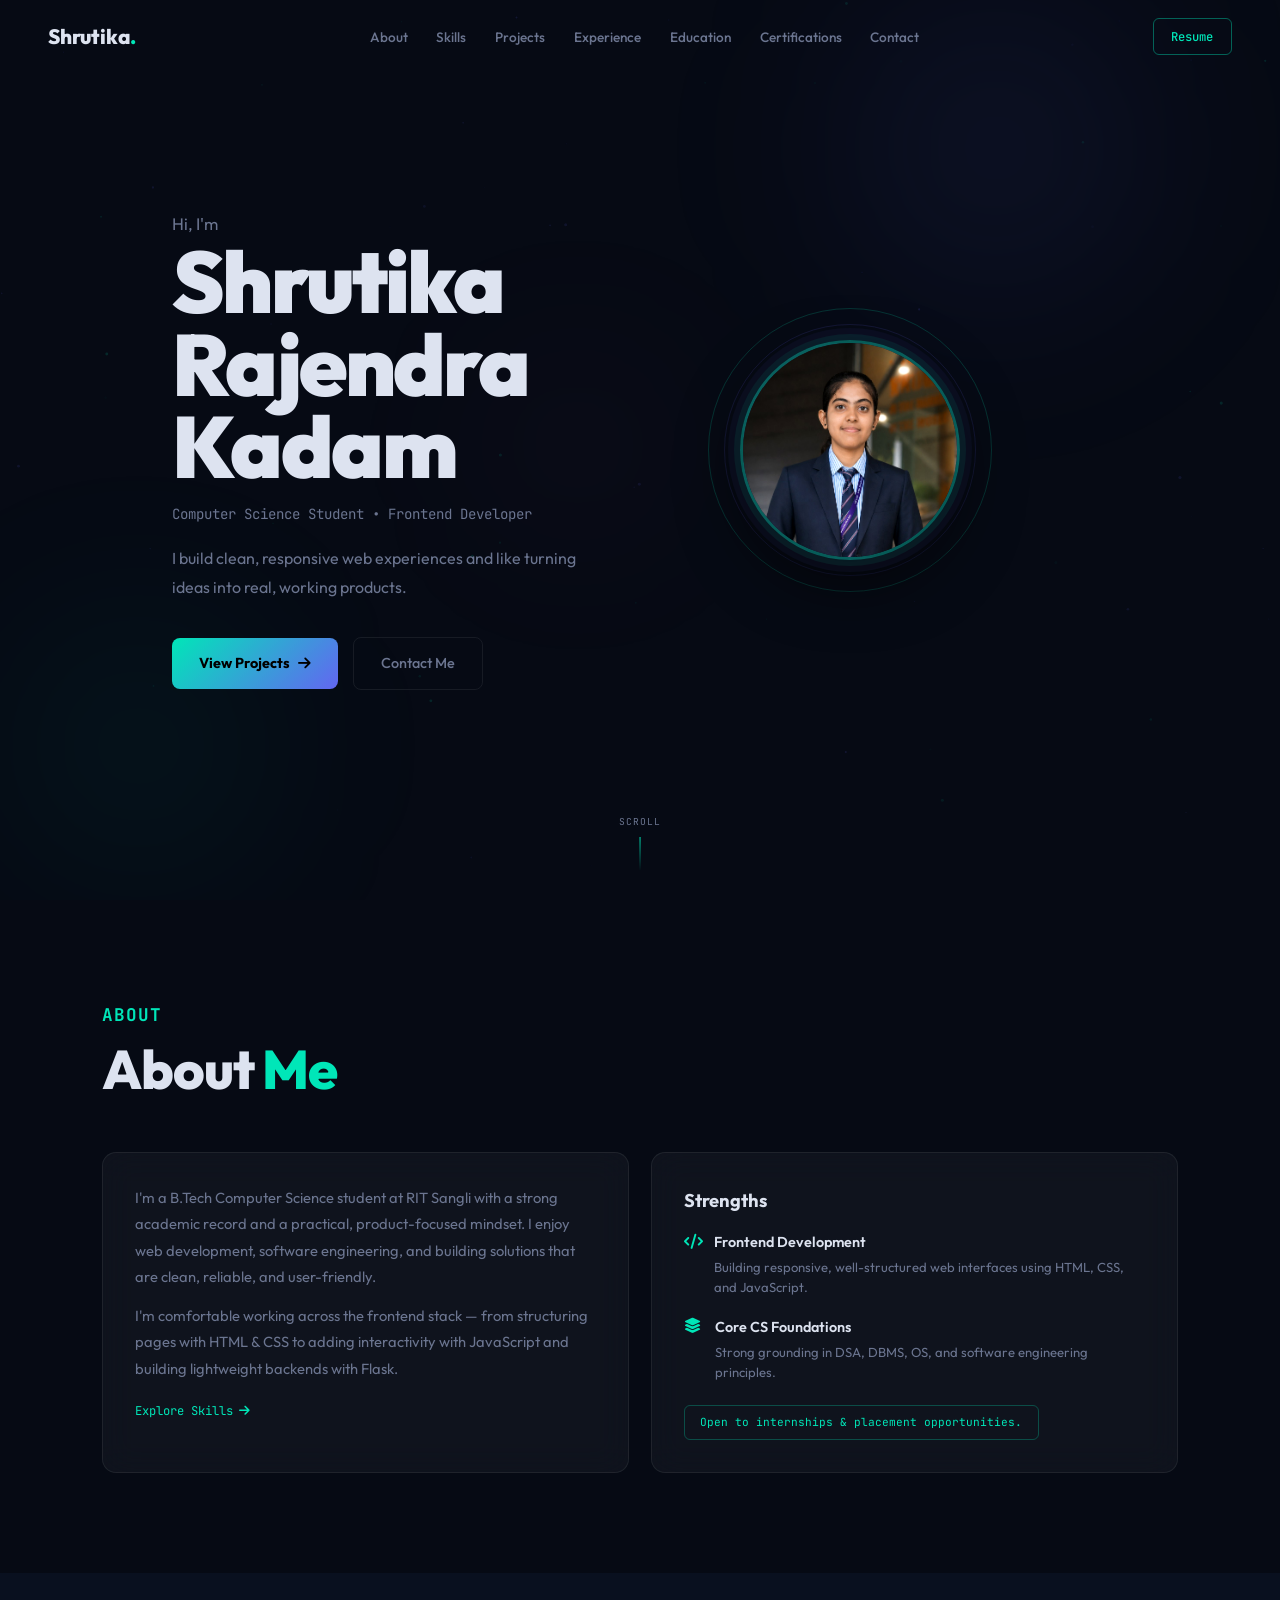
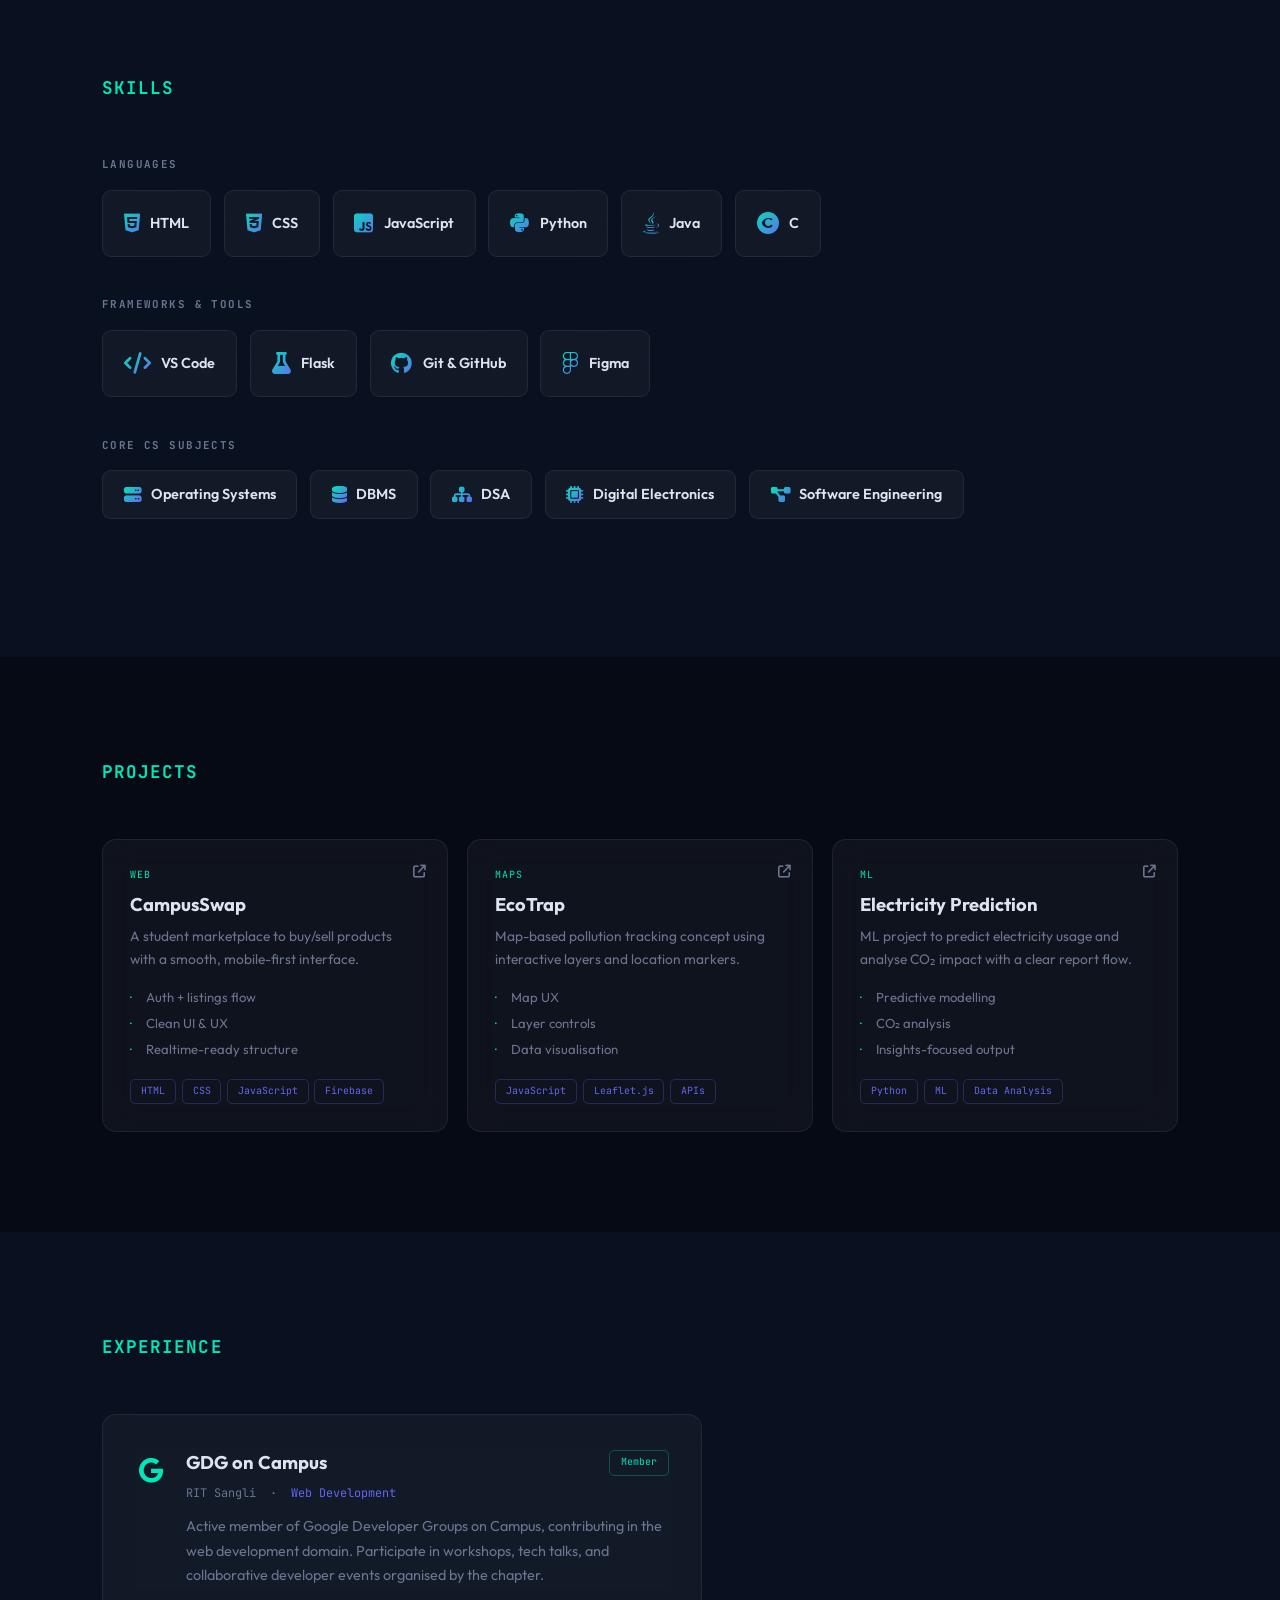
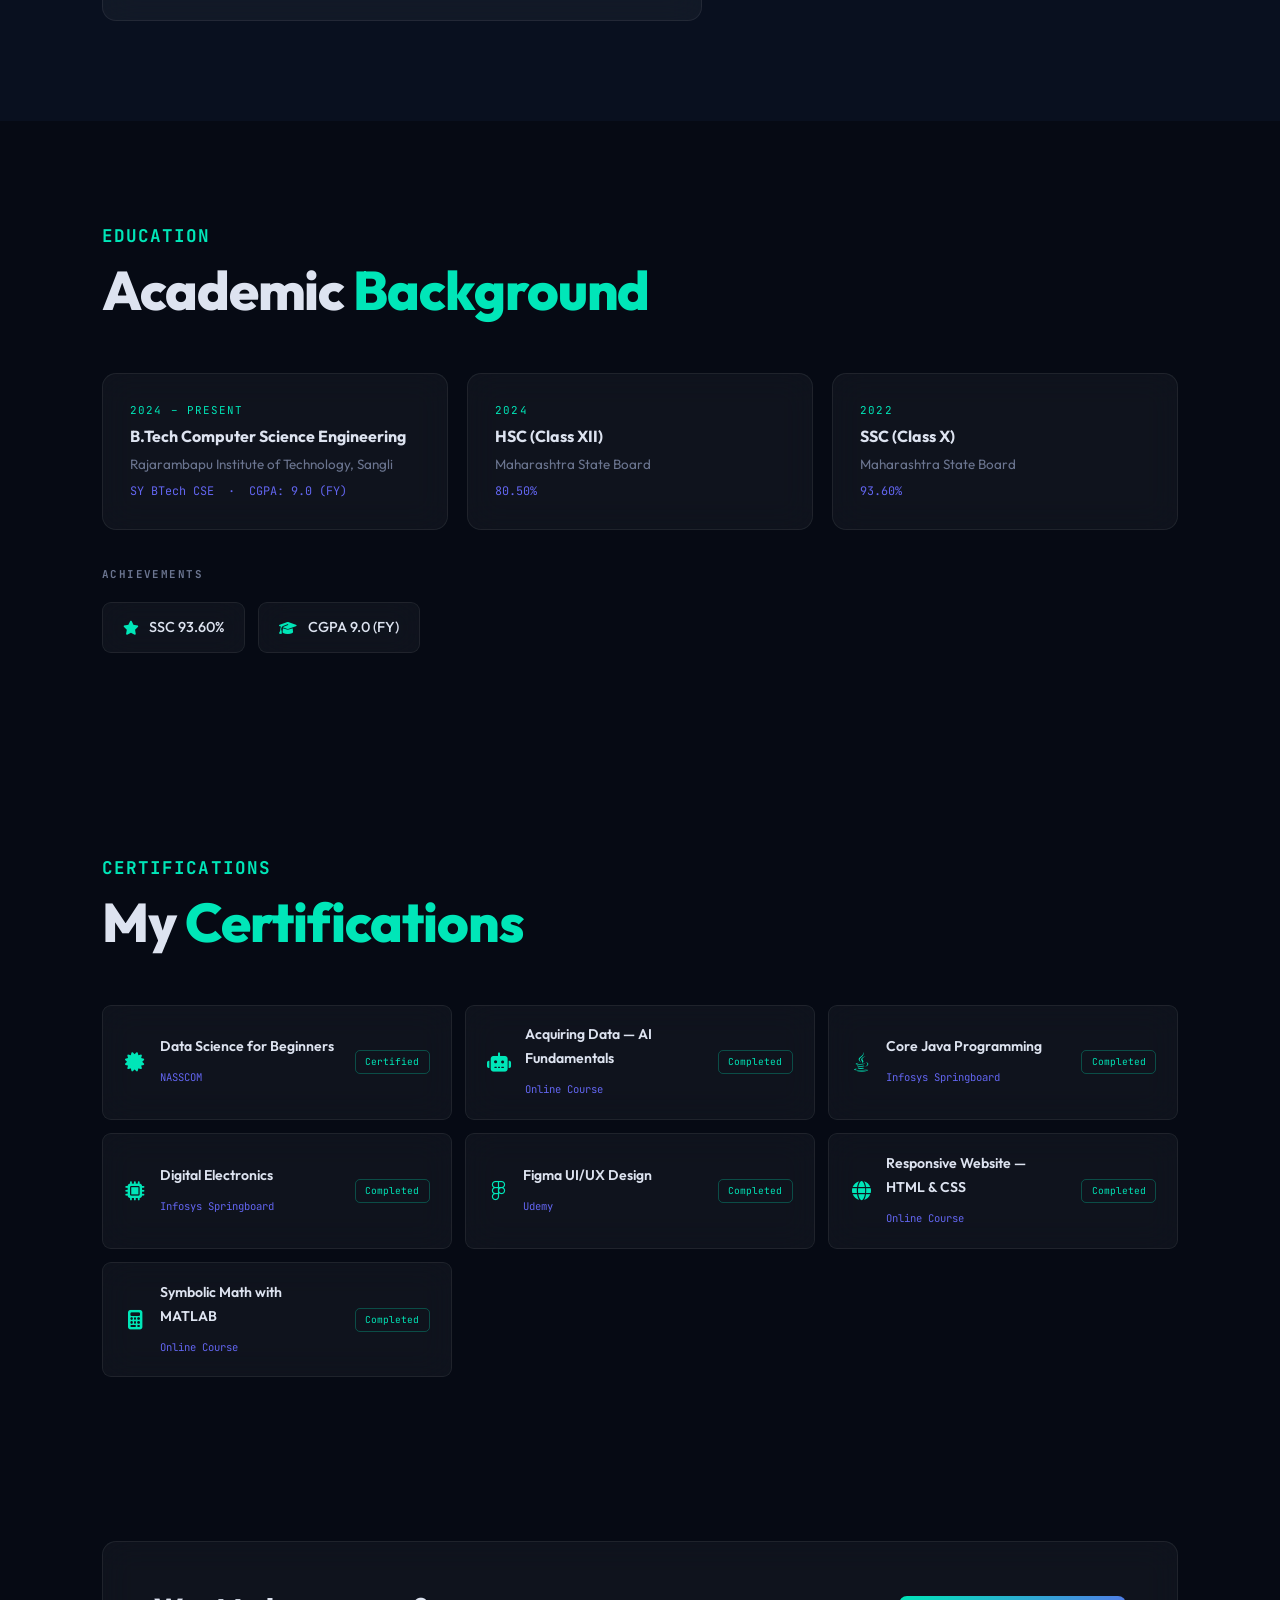
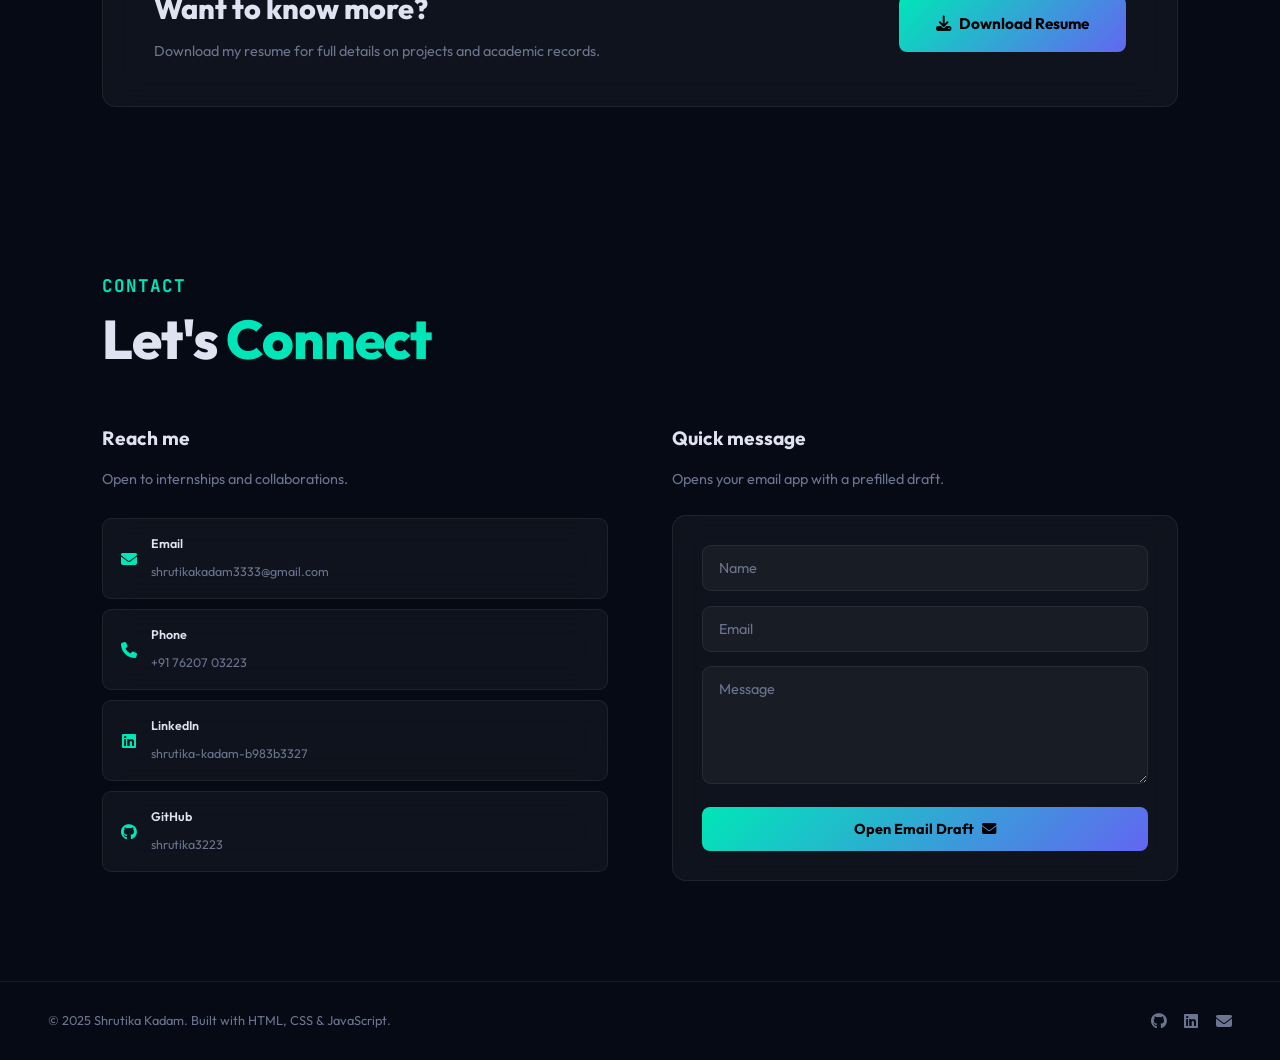
==== index.html @ 80986659 "Fix file structure for GitHub Pages" ====
<!DOCTYPE html>
<html lang="en">
<head>
  <meta charset="UTF-8" />
  <meta name="viewport" content="width=device-width, initial-scale=1.0"/>
  <title>Shrutika Kadam | Portfolio</title>
  <link rel="stylesheet" href="css/style.css" />
  <link rel="preconnect" href="https://fonts.googleapis.com">
  <link href="https://fonts.googleapis.com/css2?family=Outfit:wght@300;400;500;600;700;800;900&family=JetBrains+Mono:wght@400;500;700&display=swap" rel="stylesheet">
  <link rel="stylesheet" href="https://cdnjs.cloudflare.com/ajax/libs/font-awesome/6.5.0/css/all.min.css"/>
</head>
<body>

  <canvas id="particles"></canvas>

  <!-- Navbar -->
  <nav class="navbar" id="navbar">
    <div class="nav-logo">Shrutika<span class="dot">.</span></div>
    <ul class="nav-links">
      <li><a href="#about">About</a></li>
      <li><a href="#skills">Skills</a></li>
      <li><a href="#projects">Projects</a></li>
      <li><a href="#experience">Experience</a></li>
      <li><a href="#education">Education</a></li>
      <li><a href="#certifications">Certifications</a></li>
      <li><a href="#contact">Contact</a></li>
    </ul>
    <a href="assets/resume.pdf" download class="nav-cta">Resume</a>
    <button class="hamburger" id="hamburger"><i class="fas fa-bars"></i></button>
  </nav>

  <div class="mobile-menu" id="mobileMenu">
    <button class="mobile-close" onclick="closeMobile()"><i class="fas fa-times"></i></button>
    <ul>
      <li><a href="#about" onclick="closeMobile()">About</a></li>
      <li><a href="#skills" onclick="closeMobile()">Skills</a></li>
      <li><a href="#projects" onclick="closeMobile()">Projects</a></li>
      <li><a href="#experience" onclick="closeMobile()">Experience</a></li>
      <li><a href="#education" onclick="closeMobile()">Education</a></li>
      <li><a href="#certifications" onclick="closeMobile()">Certifications</a></li>
      <li><a href="#contact" onclick="closeMobile()">Contact</a></li>
    </ul>
  </div>

  <!-- ===== HERO ===== -->
  <section class="hero-section" id="home">
    <div class="hero-orb orb1"></div>
    <div class="hero-orb orb2"></div>
    <div class="hero-orb orb3"></div>
    <div class="hero">

    <div class="hero-content">
      <p class="hero-hi">Hi, I'm</p>
      <h1 class="hero-name">Shrutika Rajendra<br>Kadam</h1>
      <p class="hero-subtitle">Computer Science Student &bull; Frontend Developer</p>
      <p class="hero-desc">I build clean, responsive web experiences and like turning ideas into real, working products.</p>
      <div class="hero-actions">
        <a href="#projects" class="btn-primary">View Projects <i class="fas fa-arrow-right"></i></a>
        <a href="#contact" class="btn-ghost">Contact Me</a>
      </div>
    </div>

    <!-- Profile photo replacing the SVG illustration -->
    <div class="hero-visual">
      <div class="profile-photo-wrap">
        <div class="photo-bg-ring ring-outer"></div>
        <div class="photo-bg-ring ring-inner"></div>
        <div class="photo-container">
          <img src="assets/profile.png" alt="Shrutika Kadam" class="profile-photo" />
        </div>
        <div class="photo-badge badge-html"><i class="fab fa-html5"></i> HTML/CSS</div>
        <div class="photo-badge badge-js"><i class="fab fa-js-square"></i> JavaScript</div>
        <div class="photo-badge badge-py"><i class="fab fa-python"></i> Python</div>
      </div>
    </div>

    </div>
    <a href="#about" class="scroll-indicator">
      <span>Scroll</span>
      <div class="scroll-line"></div>
    </a>
  </section>

  <!-- ===== ABOUT ===== -->
  <section class="about section" id="about">
    <div class="container">
      <div class="section-header">
        <span class="section-tag">About</span>
        <h2>About <span class="accent">Me</span></h2>
      </div>
      <div class="about-grid">
        <div class="about-card glass reveal">
          <p>I'm a B.Tech Computer Science student at RIT Sangli with a strong academic record and a practical, product-focused mindset. I enjoy web development, software engineering, and building solutions that are clean, reliable, and user-friendly.</p>
          <p>I'm comfortable working across the frontend stack — from structuring pages with HTML &amp; CSS to adding interactivity with JavaScript and building lightweight backends with Flask.</p>
          <a href="#skills" class="inline-link">Explore Skills <i class="fas fa-arrow-right"></i></a>
        </div>
        <div class="about-card glass reveal">
          <h3>Strengths</h3>
          <div class="strengths-list">
            <div class="strength-item">
              <i class="fas fa-code"></i>
              <div>
                <strong>Frontend Development</strong>
                <p>Building responsive, well-structured web interfaces using HTML, CSS, and JavaScript.</p>
              </div>
            </div>
            <div class="strength-item">
              <i class="fas fa-layer-group"></i>
              <div>
                <strong>Core CS Foundations</strong>
                <p>Strong grounding in DSA, DBMS, OS, and software engineering principles.</p>
              </div>
            </div>
          </div>
          <div class="open-badge">Open to internships &amp; placement opportunities.</div>
        </div>
      </div>
    </div>
  </section>

  <!-- ===== SKILLS ===== -->
  <section class="skills section" id="skills">
    <div class="container">
      <div class="section-header">
        <span class="section-tag">Skills</span>
      </div>

      <div class="skills-category reveal">
        <h4 class="skills-cat-label">Languages</h4>
        <div class="skills-grid">
          <div class="skill-card glass"><div class="skill-icon"><i class="fab fa-html5"></i></div><h5>HTML</h5></div>
          <div class="skill-card glass"><div class="skill-icon"><i class="fab fa-css3-alt"></i></div><h5>CSS</h5></div>
          <div class="skill-card glass"><div class="skill-icon"><i class="fab fa-js-square"></i></div><h5>JavaScript</h5></div>
          <div class="skill-card glass"><div class="skill-icon"><i class="fab fa-python"></i></div><h5>Python</h5></div>
          <div class="skill-card glass"><div class="skill-icon"><i class="fab fa-java"></i></div><h5>Java</h5></div>
          <div class="skill-card glass"><div class="skill-icon"><i class="fas fa-copyright"></i></div><h5>C</h5></div>
        </div>
      </div>

      <div class="skills-category reveal">
        <h4 class="skills-cat-label">Frameworks &amp; Tools</h4>
        <div class="skills-grid">
          <div class="skill-card glass"><div class="skill-icon"><i class="fas fa-code"></i></div><h5>VS Code</h5></div>
          <div class="skill-card glass"><div class="skill-icon"><i class="fas fa-flask"></i></div><h5>Flask</h5></div>
          <div class="skill-card glass"><div class="skill-icon"><i class="fab fa-github"></i></div><h5>Git &amp; GitHub</h5></div>
          <div class="skill-card glass"><div class="skill-icon"><i class="fab fa-figma"></i></div><h5>Figma</h5></div>
        </div>
      </div>

      <div class="skills-category reveal">
        <h4 class="skills-cat-label">Core CS Subjects</h4>
        <div class="subject-chips-row">
          <span><i class="fas fa-server"></i>Operating Systems</span>
          <span><i class="fas fa-database"></i>DBMS</span>
          <span><i class="fas fa-sitemap"></i>DSA</span>
          <span><i class="fas fa-microchip"></i>Digital Electronics</span>
          <span><i class="fas fa-diagram-project"></i>Software Engineering</span>
        </div>
      </div>
    </div>
  </section>

  <!-- ===== PROJECTS ===== -->
  <section class="projects section" id="projects">
    <div class="container">
      <div class="section-header">
        <span class="section-tag">Projects</span>
      </div>
      <div class="projects-grid">

        <div class="project-card glass reveal" onclick="openModal('modal4')">
          <div class="project-tag-label">Web</div>
          <h3>CampusSwap</h3>
          <p>A student marketplace to buy/sell products with a smooth, mobile-first interface.</p>
          <ul class="proj-features">
            <li>Auth + listings flow</li>
            <li>Clean UI &amp; UX</li>
            <li>Realtime-ready structure</li>
          </ul>
          <div class="tech-row"><span>HTML</span><span>CSS</span><span>JavaScript</span><span>Firebase</span></div>
          <div class="project-arrow"><i class="fas fa-arrow-up-right-from-square"></i></div>
        </div>

        <div class="project-card glass reveal" onclick="openModal('modal1')">
          <div class="project-tag-label">Maps</div>
          <h3>EcoTrap</h3>
          <p>Map-based pollution tracking concept using interactive layers and location markers.</p>
          <ul class="proj-features">
            <li>Map UX</li>
            <li>Layer controls</li>
            <li>Data visualisation</li>
          </ul>
          <div class="tech-row"><span>JavaScript</span><span>Leaflet.js</span><span>APIs</span></div>
          <div class="project-arrow"><i class="fas fa-arrow-up-right-from-square"></i></div>
        </div>

        <div class="project-card glass reveal" onclick="openModal('modal5')">
          <div class="project-tag-label">ML</div>
          <h3>Electricity Prediction</h3>
          <p>ML project to predict electricity usage and analyse CO₂ impact with a clear report flow.</p>
          <ul class="proj-features">
            <li>Predictive modelling</li>
            <li>CO₂ analysis</li>
            <li>Insights-focused output</li>
          </ul>
          <div class="tech-row"><span>Python</span><span>ML</span><span>Data Analysis</span></div>
          <div class="project-arrow"><i class="fas fa-arrow-up-right-from-square"></i></div>
        </div>

      </div>
    </div>
  </section>

  <!-- ===== EXPERIENCE ===== -->
  <section class="experience section" id="experience">
    <div class="container">
      <div class="section-header">
        <span class="section-tag">Experience</span>
      </div>
      <div class="exp-grid exp-single">
        <div class="exp-card glass reveal">
          <div class="exp-icon"><i class="fab fa-google"></i></div>
          <div class="exp-body">
            <div class="exp-top">
              <h3>GDG on Campus</h3>
              <span class="exp-badge">Member</span>
            </div>
            <p class="exp-org">RIT Sangli &nbsp;·&nbsp; <span class="exp-domain">Web Development</span></p>
            <p class="exp-desc">Active member of Google Developer Groups on Campus, contributing in the web development domain. Participate in workshops, tech talks, and collaborative developer events organised by the chapter.</p>
          </div>
        </div>
      </div>
    </div>
  </section>

  <!-- ===== EDUCATION ===== -->
  <section class="education section" id="education">
    <div class="container">
      <div class="section-header">
        <span class="section-tag">Education</span>
        <h2>Academic <span class="accent">Background</span></h2>
      </div>
      <div class="edu-grid">
        <div class="edu-card glass reveal">
          <div class="edu-year">2024 – Present</div>
          <h3>B.Tech Computer Science Engineering</h3>
          <p class="edu-org">Rajarambapu Institute of Technology, Sangli</p>
          <p class="edu-detail">SY BTech CSE &nbsp;·&nbsp; CGPA: 9.0 (FY)</p>
        </div>
        <div class="edu-card glass reveal">
          <div class="edu-year">2024</div>
          <h3>HSC (Class XII)</h3>
          <p class="edu-org">Maharashtra State Board</p>
          <p class="edu-detail">80.50%</p>
        </div>
        <div class="edu-card glass reveal">
          <div class="edu-year">2022</div>
          <h3>SSC (Class X)</h3>
          <p class="edu-org">Maharashtra State Board</p>
          <p class="edu-detail">93.60%</p>
        </div>
      </div>
      <div class="achievements-block reveal">
        <h4 class="skills-cat-label" style="margin-bottom:1.2rem;">Achievements</h4>
        <div class="ach-grid">
          <div class="ach-item glass"><i class="fas fa-star"></i><span>SSC 93.60%</span></div>
          <div class="ach-item glass"><i class="fas fa-graduation-cap"></i><span>CGPA 9.0 (FY)</span></div>
        </div>
      </div>
    </div>
  </section>

  <!-- ===== CERTIFICATIONS ===== -->
  <section class="certs section" id="certifications">
    <div class="container">
      <div class="section-header">
        <span class="section-tag">Certifications</span>
        <h2>My <span class="accent">Certifications</span></h2>
      </div>
      <div class="certs-grid">
        <div class="cert-card glass reveal"><div class="cert-icon"><i class="fas fa-certificate"></i></div><div class="cert-info"><h4>Data Science for Beginners</h4><span class="cert-issuer">NASSCOM</span></div><div class="cert-badge">Certified</div></div>
        <div class="cert-card glass reveal"><div class="cert-icon"><i class="fas fa-robot"></i></div><div class="cert-info"><h4>Acquiring Data — AI Fundamentals</h4><span class="cert-issuer">Online Course</span></div><div class="cert-badge">Completed</div></div>
        <div class="cert-card glass reveal"><div class="cert-icon"><i class="fab fa-java"></i></div><div class="cert-info"><h4>Core Java Programming</h4><span class="cert-issuer">Infosys Springboard</span></div><div class="cert-badge">Completed</div></div>
        <div class="cert-card glass reveal"><div class="cert-icon"><i class="fas fa-microchip"></i></div><div class="cert-info"><h4>Digital Electronics</h4><span class="cert-issuer">Infosys Springboard</span></div><div class="cert-badge">Completed</div></div>
        <div class="cert-card glass reveal"><div class="cert-icon"><i class="fab fa-figma"></i></div><div class="cert-info"><h4>Figma UI/UX Design</h4><span class="cert-issuer">Udemy</span></div><div class="cert-badge">Completed</div></div>
        <div class="cert-card glass reveal"><div class="cert-icon"><i class="fas fa-globe"></i></div><div class="cert-info"><h4>Responsive Website — HTML &amp; CSS</h4><span class="cert-issuer">Online Course</span></div><div class="cert-badge">Completed</div></div>
        <div class="cert-card glass reveal"><div class="cert-icon"><i class="fas fa-calculator"></i></div><div class="cert-info"><h4>Symbolic Math with MATLAB</h4><span class="cert-issuer">Online Course</span></div><div class="cert-badge">Completed</div></div>
        <div class="cert-card glass reveal"><div class="cert-icon"><i class="fas fa-laptop-code"></i></div><div class="cert-info"><h4>Software Engineering</h4><span class="cert-issuer">Infosys Springboard</span></div><div class="cert-badge">Completed</div></div>
      </div>
    </div>
  </section>

  <!-- ===== RESUME ===== -->
  <section class="resume-section section">
    <div class="container">
      <div class="resume-card glass">
        <div class="resume-text">
          <h2>Want to know more?</h2>
          <p>Download my resume for full details on projects and academic records.</p>
        </div>
        <a href="assets/resume.pdf" download class="btn-primary btn-lg"><i class="fas fa-download"></i> Download Resume</a>
      </div>
    </div>
  </section>

  <!-- ===== CONTACT ===== -->
  <section class="contact section" id="contact">
    <div class="container">
      <div class="section-header">
        <span class="section-tag">Contact</span>
        <h2>Let's <span class="accent">Connect</span></h2>
      </div>
      <div class="contact-grid">
        <div class="contact-info reveal">
          <h3>Reach me</h3>
          <p class="contact-intro">Open to internships and collaborations.</p>
          <div class="contact-links">
            <a href="mailto:shrutikakadam3333@gmail.com" class="contact-link glass">
              <i class="fas fa-envelope"></i>
              <div><strong>Email</strong><span>shrutikakadam3333@gmail.com</span></div>
            </a>
            <a href="tel:+917620703223" class="contact-link glass">
              <i class="fas fa-phone"></i>
              <div><strong>Phone</strong><span>+91 76207 03223</span></div>
            </a>
            <a href="https://www.linkedin.com/in/shrutika-kadam-b983b3327/" target="_blank" class="contact-link glass">
              <i class="fab fa-linkedin"></i>
              <div><strong>LinkedIn</strong><span>shrutika-kadam-b983b3327</span></div>
            </a>
            <a href="https://github.com/shrutika3223" target="_blank" class="contact-link glass">
              <i class="fab fa-github"></i>
              <div><strong>GitHub</strong><span>shrutika3223</span></div>
            </a>
          </div>
        </div>
        <div class="reveal">
          <h3>Quick message</h3>
          <p class="contact-intro" style="margin-bottom:1.4rem;">Opens your email app with a prefilled draft.</p>
          <form class="contact-form glass" onsubmit="handleSubmit(event)">
            <div class="form-group"><input type="text" id="cName" placeholder="Name" required /></div>
            <div class="form-group"><input type="email" id="cEmail" placeholder="Email" required /></div>
            <div class="form-group"><textarea id="cMsg" placeholder="Message" rows="5" required></textarea></div>
            <button type="submit" class="btn-primary w-full">Open Email Draft <i class="fas fa-envelope"></i></button>
          </form>
        </div>
      </div>
    </div>
  </section>

  <!-- ===== FOOTER ===== -->
  <footer class="footer">
    <div class="footer-inner">
      <p>© 2025 Shrutika Kadam. Built with HTML, CSS &amp; JavaScript.</p>
      <div class="footer-socials">
        <a href="https://github.com/shrutika3223" target="_blank"><i class="fab fa-github"></i></a>
        <a href="https://www.linkedin.com/in/shrutika-kadam-b983b3327/" target="_blank"><i class="fab fa-linkedin"></i></a>
        <a href="mailto:shrutikakadam3333@gmail.com"><i class="fas fa-envelope"></i></a>
      </div>
    </div>
  </footer>

  <!-- ===== MODALS ===== -->
  <div class="modal-overlay" id="modal1" onclick="closeModal('modal1')">
    <div class="modal glass" onclick="event.stopPropagation()">
      <button class="modal-close" onclick="closeModal('modal1')"><i class="fas fa-times"></i></button>
      <div class="modal-tag">Maps</div>
      <h2>EcoTrap</h2>
      <p>Map-based pollution tracking concept using interactive Leaflet.js layers and location markers. Colour-coded pollution levels on a geographic interface.</p>
      <div class="modal-features">
        <div><i class="fas fa-check"></i> Interactive map with custom layer controls</div>
        <div><i class="fas fa-check"></i> Pollution data visualisation</div>
        <div><i class="fas fa-check"></i> Location-based filtering and markers</div>
        <div><i class="fas fa-check"></i> Responsive UI</div>
      </div>
      <div class="tech-row"><span>JavaScript</span><span>Leaflet.js</span><span>APIs</span><span>CSS</span></div>
      <div class="modal-actions"><a href="https://github.com/shrutika3223" target="_blank" class="btn-primary"><i class="fab fa-github"></i> Repo</a></div>
    </div>
  </div>

  <div class="modal-overlay" id="modal4" onclick="closeModal('modal4')">
    <div class="modal glass" onclick="event.stopPropagation()">
      <button class="modal-close" onclick="closeModal('modal4')"><i class="fas fa-times"></i></button>
      <div class="modal-tag">Web</div>
      <h2>CampusSwap</h2>
      <p>A student marketplace platform to buy and sell products within campus. Mobile-first design with Firebase for real-time data sync and authentication.</p>
      <div class="modal-features">
        <div><i class="fas fa-check"></i> Firebase Auth + listings flow</div>
        <div><i class="fas fa-check"></i> Clean, responsive UI</div>
        <div><i class="fas fa-check"></i> Realtime-ready architecture</div>
        <div><i class="fas fa-check"></i> Search and filter functionality</div>
      </div>
      <div class="tech-row"><span>HTML</span><span>CSS</span><span>JavaScript</span><span>Firebase</span></div>
      <div class="modal-actions"><a href="https://github.com/shrutika3223" target="_blank" class="btn-primary"><i class="fab fa-github"></i> Repo</a></div>
    </div>
  </div>

  <div class="modal-overlay" id="modal5" onclick="closeModal('modal5')">
    <div class="modal glass" onclick="event.stopPropagation()">
      <button class="modal-close" onclick="closeModal('modal5')"><i class="fas fa-times"></i></button>
      <div class="modal-tag">ML</div>
      <h2>Electricity Prediction</h2>
      <p>ML project predicting electricity usage patterns and analysing CO₂ environmental impact. Structured report flow with data visualisations and insights output.</p>
      <div class="modal-features">
        <div><i class="fas fa-check"></i> Predictive modelling with regression</div>
        <div><i class="fas fa-check"></i> CO₂ impact analysis</div>
        <div><i class="fas fa-check"></i> Data visualisation charts</div>
        <div><i class="fas fa-check"></i> Insights-focused report output</div>
      </div>
      <div class="tech-row"><span>Python</span><span>ML</span><span>Data Analysis</span><span>Matplotlib</span></div>
      <div class="modal-actions"><a href="https://github.com/shrutika3223" target="_blank" class="btn-primary"><i class="fab fa-github"></i> Repo</a></div>
    </div>
  </div>

  <script src="js/main.js"></script>
</body>
</html>
---- css/style.css ----
/* ===== VARIABLES ===== */
:root {
  --bg: #060a14;
  --bg2: #09101f;
  --surface: rgba(255,255,255,0.04);
  --border: rgba(255,255,255,0.07);
  --accent: #00e6b8;
  --accent2: #6366f1;
  --text: #dde3f0;
  --text-muted: #6b7590;
  --gradient: linear-gradient(135deg, #00e6b8, #6366f1);
  --font-display: 'Outfit', sans-serif;
  --font-mono: 'JetBrains Mono', monospace;
  --radius: 14px;
  --radius-sm: 9px;
}

/* ===== RESET ===== */
*, *::before, *::after { box-sizing: border-box; margin: 0; padding: 0; }
html { scroll-behavior: smooth; }
body {
  font-family: var(--font-display);
  background: var(--bg);
  color: var(--text);
  line-height: 1.7;
  overflow-x: hidden;
}
a { color: inherit; text-decoration: none; }

/* ===== PARTICLES ===== */
#particles {
  position: fixed; top: 0; left: 0;
  width: 100%; height: 100%;
  z-index: 0; pointer-events: none; opacity: 0.3;
}

/* ===== GLASS ===== */
.glass {
  background: var(--surface);
  border: 1px solid var(--border);
  backdrop-filter: blur(16px);
  -webkit-backdrop-filter: blur(16px);
}

/* ===== CONTAINER ===== */
.container { max-width: 1140px; margin: 0 auto; padding: 0 2rem; }

/* ===== SECTION ===== */
.section { padding: 100px 0; position: relative; z-index: 1; }
.section-header { margin-bottom: 52px; }
.section-tag {
  font-family: var(--font-mono); font-size: 1.1rem;
  color: var(--accent); letter-spacing: 0.06em;
  text-transform: uppercase; display: block; margin-bottom: 10px;
  font-weight: 700;
}
.section-header h2 {
  font-family: var(--font-display);
  font-size: clamp(2.2rem, 5vw, 3.4rem);
  font-weight: 800; line-height: 1.1; letter-spacing: -0.02em;
}
/* Hide the white h2 on sections where section-tag IS the heading */
.skills .section-header h2,
.projects .section-header h2,
.experience .section-header h2 { display: none; }
.accent { color: var(--accent); }

/* ===== NAVBAR ===== */
.navbar {
  position: fixed; top: 0; left: 0; right: 0; z-index: 100;
  display: flex; align-items: center; justify-content: space-between;
  padding: 1.15rem 3rem; transition: all 0.3s ease;
}
.navbar.scrolled {
  background: rgba(6,10,20,0.94);
  backdrop-filter: blur(20px); -webkit-backdrop-filter: blur(20px);
  border-bottom: 1px solid var(--border); padding: 0.85rem 3rem;
}
.nav-logo {
  font-family: var(--font-display); font-size: 1.3rem;
  font-weight: 800; color: var(--text); letter-spacing: -0.01em;
}
.nav-logo .dot { color: var(--accent); }
.nav-links { display: flex; list-style: none; gap: 1.8rem; }
.nav-links a {
  font-size: 0.85rem; font-weight: 500;
  color: var(--text-muted); transition: color 0.2s;
}
.nav-links a:hover { color: var(--text); }
.nav-cta {
  font-family: var(--font-mono); font-size: 0.76rem; font-weight: 500;
  color: var(--accent); border: 1px solid rgba(0,230,184,0.4);
  padding: 0.45rem 1.1rem; border-radius: 6px; transition: all 0.2s;
}
.nav-cta:hover { background: rgba(0,230,184,0.08); border-color: var(--accent); }
.hamburger { display: none; background: none; border: none; color: var(--text); font-size: 1.2rem; cursor: pointer; }

/* Mobile Menu */
.mobile-menu {
  display: none; position: fixed; inset: 0;
  background: rgba(6,10,20,0.98); z-index: 99;
  justify-content: center; align-items: center; flex-direction: column;
}
.mobile-menu.active { display: flex; }
.mobile-close { position: absolute; top: 1.5rem; right: 1.5rem; background: none; border: none; color: var(--text-muted); font-size: 1.4rem; cursor: pointer; }
.mobile-menu ul { list-style: none; text-align: center; }
.mobile-menu li { margin: 1.1rem 0; }
.mobile-menu a { font-family: var(--font-display); font-size: 1.8rem; font-weight: 700; color: var(--text-muted); transition: color 0.2s; }
.mobile-menu a:hover { color: var(--accent); }

/* ===== HERO ===== */
.hero-section {
  min-height: 100vh;
  position: relative;
  overflow: hidden;
  display: flex;
  flex-direction: column;
  align-items: center;
  justify-content: center;
  z-index: 1;
}
.hero {
  width: 100%;
  max-width: 1000px;
  padding: 0 2rem;
  display: flex;
  align-items: center;
  gap: 3rem;
  z-index: 1;
}
.hero-orb { position: absolute; border-radius: 50%; filter: blur(90px); animation: float 9s ease-in-out infinite; pointer-events: none; }
.orb1 { width: 440px; height: 440px; background: radial-gradient(circle, rgba(99,102,241,0.12), transparent 70%); top: -8%; right: 5%; }
.orb2 { width: 380px; height: 380px; background: radial-gradient(circle, rgba(0,230,184,0.08), transparent 70%); bottom: -4%; left: -4%; animation-delay: -3s; }
.orb3 { width: 260px; height: 260px; background: radial-gradient(circle, rgba(244,114,182,0.06), transparent 70%); top: 35%; left: 35%; animation-delay: -6s; }
@keyframes float { 0%,100% { transform: translateY(0); } 50% { transform: translateY(-22px); } }

.hero-content { flex: 1; max-width: 480px; z-index: 1; }
.hero-hi { font-size: 1.05rem; color: var(--text-muted); margin-bottom: 0.1rem; font-weight: 400; }
.hero-name {
  font-family: var(--font-display);
  font-size: clamp(3.2rem, 7.5vw, 5.4rem);
  font-weight: 900; line-height: 0.95;
  margin-bottom: 1rem; letter-spacing: -0.03em;
  color: var(--text);
}
.hero-subtitle {
  font-family: var(--font-mono); font-size: 0.88rem;
  color: var(--text-muted); margin-bottom: 1.1rem;
}
.hero-desc { color: var(--text-muted); font-size: 1rem; max-width: 440px; margin-bottom: 2.2rem; line-height: 1.8; }
.hero-actions { display: flex; gap: 0.9rem; align-items: center; flex-wrap: wrap; }

/* Buttons */
.btn-primary {
  display: inline-flex; align-items: center; gap: 0.5rem;
  background: var(--gradient); color: #000; font-family: var(--font-display);
  font-weight: 700; font-size: 0.9rem; padding: 0.82rem 1.7rem;
  border-radius: 8px; border: none; cursor: pointer; transition: all 0.25s ease;
}
.btn-primary:hover { transform: translateY(-2px); box-shadow: 0 10px 34px rgba(0,230,184,0.2); }
.btn-ghost {
  display: inline-flex; align-items: center; gap: 0.5rem;
  border: 1px solid var(--border); color: var(--text-muted);
  font-family: var(--font-display); font-weight: 500; font-size: 0.9rem;
  padding: 0.82rem 1.7rem; border-radius: 8px; transition: all 0.2s;
}
.btn-ghost:hover { border-color: var(--accent); color: var(--accent); }
.btn-lg { padding: 0.95rem 2.3rem; font-size: 0.96rem; }
.w-full { width: 100%; justify-content: center; border: none; }

/* ===== HERO PHOTO ===== */
.hero-visual { flex: 0 0 auto; display: flex; justify-content: center; align-items: center; z-index: 1; }

.profile-photo-wrap {
  position: relative;
  width: 300px;
  height: 300px;
  display: flex;
  align-items: center;
  justify-content: center;
}

/* Decorative rings */
.photo-bg-ring {
  position: absolute;
  border-radius: 50%;
  border: 1px solid;
  animation: ringRotate linear infinite;
  pointer-events: none;
}
.ring-outer {
  width: 284px; height: 284px;
  border-color: rgba(0,230,184,0.18);
  animation-duration: 18s;
}
.ring-inner {
  width: 252px; height: 252px;
  border-color: rgba(99,102,241,0.14);
  animation-duration: 12s;
  animation-direction: reverse;
}
@keyframes ringRotate { from { transform: rotate(0deg); } to { transform: rotate(360deg); } }

/* Photo circle */
.photo-container {
  width: 220px;
  height: 220px;
  border-radius: 50%;
  overflow: hidden;
  border: 3px solid rgba(0,230,184,0.35);
  box-shadow:
    0 0 0 6px rgba(0,230,184,0.07),
    0 0 0 12px rgba(99,102,241,0.05),
    0 24px 60px rgba(0,0,0,0.6);
  position: relative;
  z-index: 2;
  background: linear-gradient(135deg, #0f1a30, #080f20);
}

.profile-photo {
  width: 100%;
  height: 100%;
  object-fit: cover;
  object-position: center top;
  display: block;
  filter: contrast(1.04) brightness(1.02);
}

/* Floating tech badges — hidden */
.photo-badge { display: none; }

.scroll-indicator {
  position: absolute; bottom: 1.8rem; left: 50%; transform: translateX(-50%);
  display: flex; flex-direction: column; align-items: center; gap: 0.45rem;
  font-family: var(--font-mono); font-size: 0.6rem; color: var(--text-muted);
  letter-spacing: 0.12em; text-transform: uppercase; z-index: 2;
}
.scroll-line { width: 1px; height: 34px; background: linear-gradient(to bottom, var(--accent), transparent); animation: scrollline 1.6s ease-in-out infinite; }
@keyframes scrollline { 0%,100% { opacity: 1; } 50% { opacity: 0.2; } }

/* ===== ABOUT ===== */
.about-grid { display: grid; grid-template-columns: 1fr 1fr; gap: 1.4rem; }
.about-card { border-radius: var(--radius); padding: 2rem; transition: border-color 0.3s; }
.about-card:hover { border-color: rgba(0,230,184,0.18); }
.about-card h3 { font-family: var(--font-display); font-size: 1.15rem; font-weight: 700; margin-bottom: 0.9rem; }
.about-card p { font-size: 0.92rem; color: var(--text-muted); line-height: 1.8; margin-bottom: 0.75rem; }
.inline-link { font-family: var(--font-mono); font-size: 0.76rem; color: var(--accent); display: inline-flex; align-items: center; gap: 0.4rem; margin-top: 0.4rem; transition: gap 0.2s; }
.inline-link:hover { gap: 0.65rem; }
.strengths-list { display: flex; flex-direction: column; gap: 1.1rem; }
.strength-item { display: flex; gap: 0.85rem; align-items: flex-start; }
.strength-item > i { color: var(--accent); font-size: 0.95rem; margin-top: 0.2rem; min-width: 1rem; }
.strength-item strong { display: block; font-size: 0.9rem; font-weight: 600; margin-bottom: 2px; }
.strength-item p { font-size: 0.82rem; color: var(--text-muted); margin: 0; line-height: 1.55; }
.open-badge {
  margin-top: 1.4rem; font-family: var(--font-mono); font-size: 0.7rem;
  color: var(--accent); border: 1px solid rgba(0,230,184,0.28);
  padding: 0.45rem 0.95rem; border-radius: 6px; display: inline-block;
}

/* ===== SKILLS ===== */
.skills { background: var(--bg2); }
.skills-category { margin-bottom: 2.4rem; }
.skills-cat-label {
  font-family: var(--font-mono); font-size: 0.68rem;
  color: var(--text-muted); letter-spacing: 0.13em; text-transform: uppercase;
  margin-bottom: 1rem; display: block;
}
.skills-grid { display: flex; flex-wrap: wrap; gap: 0.8rem; }
.skill-card {
  border-radius: var(--radius-sm); padding: 0.9rem 1.3rem;
  display: flex; align-items: center; gap: 0.65rem;
  transition: all 0.22s ease;
}
.skill-card:hover { border-color: rgba(0,230,184,0.25); transform: translateY(-2px); }
.skill-icon { font-size: 1.35rem; background: var(--gradient); -webkit-background-clip: text; -webkit-text-fill-color: transparent; background-clip: text; }
.skill-card h5 { font-family: var(--font-display); font-size: 0.9rem; font-weight: 600; }

.subject-chips-row { display: flex; flex-wrap: wrap; gap: 0.8rem; }
.subject-chips-row span {
  font-family: var(--font-display); font-size: 0.9rem; font-weight: 600;
  color: var(--text); background: var(--surface);
  border: 1px solid var(--border); padding: 0.9rem 1.3rem;
  border-radius: var(--radius-sm); display: flex; align-items: center;
  gap: 0.55rem; transition: border-color 0.22s; line-height: 1;
}
.subject-chips-row span i { font-size: 1.1rem; background: var(--gradient); -webkit-background-clip: text; -webkit-text-fill-color: transparent; background-clip: text; }
.subject-chips-row span:hover { border-color: rgba(0,230,184,0.25); }

/* ===== PROJECTS ===== */
.projects-grid { display: grid; grid-template-columns: repeat(3, 1fr); gap: 1.2rem; }
.project-card {
  border-radius: var(--radius); padding: 1.7rem;
  cursor: pointer; transition: all 0.25s ease; position: relative;
}
.project-card:hover { transform: translateY(-5px); border-color: rgba(0,230,184,0.24); box-shadow: 0 20px 44px rgba(0,0,0,0.32); }
.project-tag-label { font-family: var(--font-mono); font-size: 0.62rem; color: var(--accent); text-transform: uppercase; letter-spacing: 0.1em; margin-bottom: 0.65rem; }
.project-card h3 { font-family: var(--font-display); font-size: 1.15rem; font-weight: 700; margin-bottom: 0.55rem; line-height: 1.2; }
.project-card p { font-size: 0.86rem; color: var(--text-muted); line-height: 1.65; margin-bottom: 0.85rem; }
.proj-features { list-style: none; margin-bottom: 1rem; }
.proj-features li { font-size: 0.82rem; color: var(--text-muted); padding: 0.12rem 0 0.12rem 1rem; position: relative; }
.proj-features li::before { content: '·'; position: absolute; left: 0; color: var(--accent); }
.tech-row { display: flex; flex-wrap: wrap; gap: 0.35rem; }
.tech-row span { font-family: var(--font-mono); font-size: 0.62rem; color: var(--accent2); border: 1px solid rgba(99,102,241,0.28); padding: 0.2rem 0.62rem; border-radius: 5px; }
.project-arrow { position: absolute; top: 1.3rem; right: 1.3rem; color: var(--text-muted); font-size: 0.8rem; transition: all 0.25s; }
.project-card:hover .project-arrow { color: var(--accent); transform: translate(2px,-2px); }

/* ===== EXPERIENCE ===== */
.experience { background: var(--bg2); }
.exp-grid { display: grid; grid-template-columns: 1fr 1fr; gap: 1.2rem; }
.exp-grid.exp-single { grid-template-columns: minmax(0, 600px); }
.exp-card { border-radius: var(--radius); padding: 2rem; display: flex; gap: 1.2rem; transition: border-color 0.25s; }
.exp-card:hover { border-color: rgba(0,230,184,0.18); }
.exp-icon { font-size: 1.6rem; color: var(--accent); min-width: 2rem; text-align: center; padding-top: 0.1rem; }
.exp-body { flex: 1; }
.exp-top { display: flex; align-items: center; justify-content: space-between; gap: 0.7rem; margin-bottom: 0.3rem; flex-wrap: wrap; }
.exp-top h3 { font-family: var(--font-display); font-size: 1.15rem; font-weight: 700; }
.exp-badge { font-family: var(--font-mono); font-size: 0.62rem; color: var(--accent); border: 1px solid rgba(0,230,184,0.28); padding: 0.22rem 0.7rem; border-radius: 5px; }
.exp-org { font-family: var(--font-mono); font-size: 0.74rem; color: var(--text-muted); margin-bottom: 0.7rem; }
.exp-domain { color: var(--accent2); }
.exp-desc { font-size: 0.9rem; color: var(--text-muted); line-height: 1.7; }

/* ===== EDUCATION ===== */
.edu-grid { display: grid; grid-template-columns: repeat(3, 1fr); gap: 1.2rem; margin-bottom: 2.2rem; }
.edu-card { border-radius: var(--radius); padding: 1.7rem; transition: border-color 0.25s; }
.edu-card:hover { border-color: rgba(0,230,184,0.18); }
.edu-year { font-family: var(--font-mono); font-size: 0.68rem; color: var(--accent); letter-spacing: 0.1em; text-transform: uppercase; margin-bottom: 0.45rem; }
.edu-card h3 { font-family: var(--font-display); font-size: 1rem; font-weight: 700; margin-bottom: 0.35rem; line-height: 1.3; }
.edu-org { font-size: 0.84rem; color: var(--text-muted); margin-bottom: 0.35rem; }
.edu-detail { font-family: var(--font-mono); font-size: 0.74rem; color: var(--accent2); }
.achievements-block { margin-top: 0.5rem; }
.ach-grid { display: flex; flex-wrap: wrap; gap: 0.8rem; }
.ach-item { border-radius: var(--radius-sm); padding: 0.75rem 1.25rem; display: flex; align-items: center; gap: 0.65rem; font-size: 0.9rem; font-weight: 500; transition: border-color 0.2s; }
.ach-item:hover { border-color: rgba(0,230,184,0.2); }
.ach-item i { color: var(--accent); font-size: 0.88rem; }

/* ===== CERTIFICATIONS ===== */
.certs-grid { display: grid; grid-template-columns: repeat(auto-fill, minmax(270px, 1fr)); gap: 0.85rem; }
.cert-card { border-radius: var(--radius-sm); padding: 1.1rem 1.3rem; display: flex; align-items: center; gap: 0.85rem; transition: all 0.22s; }
.cert-card:hover { border-color: rgba(0,230,184,0.22); transform: translateX(3px); }
.cert-icon { font-size: 1.2rem; color: var(--accent); min-width: 1.4rem; text-align: center; }
.cert-info { flex: 1; }
.cert-info h4 { font-size: 0.88rem; font-weight: 600; margin-bottom: 3px; }
.cert-issuer { font-family: var(--font-mono); font-size: 0.66rem; color: var(--accent2); }
.cert-badge { font-family: var(--font-mono); font-size: 0.6rem; color: var(--accent); border: 1px solid rgba(0,230,184,0.28); padding: 0.18rem 0.6rem; border-radius: 5px; white-space: nowrap; }

/* ===== RESUME ===== */
.resume-section { padding: 64px 0; }
.resume-card { border-radius: var(--radius); padding: 2.6rem 3.2rem; display: flex; align-items: center; justify-content: space-between; gap: 2rem; flex-wrap: wrap; }
.resume-text h2 { font-family: var(--font-display); font-size: 1.8rem; font-weight: 800; margin-bottom: 0.4rem; }
.resume-text p { color: var(--text-muted); font-size: 0.9rem; }

/* ===== CONTACT ===== */
.contact-grid { display: grid; grid-template-columns: 1fr 1fr; gap: 4rem; align-items: start; }
.contact-info h3, .contact-grid > div > h3 { font-family: var(--font-display); font-size: 1.2rem; font-weight: 700; margin-bottom: 0.75rem; }
.contact-intro { font-size: 0.9rem; color: var(--text-muted); line-height: 1.8; margin-bottom: 1.6rem; }
.contact-links { display: flex; flex-direction: column; gap: 0.65rem; }
.contact-link { border-radius: var(--radius-sm); padding: 0.88rem 1.1rem; display: flex; align-items: center; gap: 0.88rem; transition: all 0.22s; }
.contact-link:hover { border-color: rgba(0,230,184,0.22); transform: translateX(3px); }
.contact-link i { font-size: 1rem; color: var(--accent); min-width: 1rem; text-align: center; }
.contact-link strong { display: block; font-size: 0.78rem; font-weight: 600; margin-bottom: 2px; }
.contact-link span { font-size: 0.78rem; color: var(--text-muted); }
.contact-form { border-radius: var(--radius); padding: 1.8rem; }
.form-group { margin-bottom: 0.9rem; }
.form-group input, .form-group textarea {
  width: 100%; background: rgba(255,255,255,0.04); border: 1px solid var(--border);
  border-radius: var(--radius-sm); color: var(--text); font-family: var(--font-display);
  font-size: 0.9rem; padding: 0.82rem 1rem; outline: none; resize: vertical; transition: border-color 0.2s;
}
.form-group input:focus, .form-group textarea:focus { border-color: rgba(0,230,184,0.35); }
.form-group input::placeholder, .form-group textarea::placeholder { color: var(--text-muted); }

/* ===== FOOTER ===== */
.footer { border-top: 1px solid var(--border); padding: 1.6rem 3rem; position: relative; z-index: 1; }
.footer-inner { display: flex; align-items: center; justify-content: space-between; flex-wrap: wrap; gap: 1rem; }
.footer p { font-size: 0.8rem; color: var(--text-muted); }
.footer-socials { display: flex; gap: 1.1rem; }
.footer-socials a { color: var(--text-muted); font-size: 1rem; transition: color 0.2s; }
.footer-socials a:hover { color: var(--accent); }

/* ===== MODALS ===== */
.modal-overlay {
  position: fixed; inset: 0; background: rgba(6,10,20,0.88);
  backdrop-filter: blur(10px); z-index: 1000;
  display: none; align-items: center; justify-content: center; padding: 2rem;
}
.modal-overlay.active { display: flex; animation: fadeIn 0.2s ease; }
@keyframes fadeIn { from { opacity: 0; } to { opacity: 1; } }
.modal {
  border-radius: var(--radius); padding: 2.3rem; max-width: 520px; width: 100%;
  position: relative; animation: slideUp 0.26s ease; max-height: 90vh; overflow-y: auto;
}
@keyframes slideUp { from { transform: translateY(16px); opacity: 0; } to { transform: none; opacity: 1; } }
.modal-close {
  position: absolute; top: 1.3rem; right: 1.3rem;
  background: var(--surface); border: 1px solid var(--border); color: var(--text-muted);
  width: 28px; height: 28px; border-radius: 50%; cursor: pointer;
  display: flex; align-items: center; justify-content: center; transition: all 0.2s; font-size: 0.7rem;
}
.modal-close:hover { background: var(--accent); color: #000; border-color: var(--accent); }
.modal-tag { font-family: var(--font-mono); font-size: 0.62rem; color: var(--accent); letter-spacing: 0.12em; text-transform: uppercase; margin-bottom: 0.4rem; }
.modal h2 { font-family: var(--font-display); font-size: 1.5rem; font-weight: 700; margin-bottom: 0.9rem; }
.modal p { color: var(--text-muted); font-size: 0.9rem; line-height: 1.72; margin-bottom: 1.2rem; }
.modal-features { display: flex; flex-direction: column; gap: 0.5rem; margin-bottom: 1.2rem; }
.modal-features div { font-size: 0.86rem; color: var(--text-muted); display: flex; align-items: center; gap: 0.6rem; }
.modal-features i { color: var(--accent); font-size: 0.7rem; }
.modal-actions { display: flex; gap: 0.75rem; flex-wrap: wrap; margin-top: 1.2rem; }

/* ===== REVEAL ===== */
.reveal { opacity: 0; transform: translateY(20px); transition: all 0.6s ease; }
.reveal.visible { opacity: 1; transform: none; }

/* ===== SCROLLBAR ===== */
::-webkit-scrollbar { width: 3px; }
::-webkit-scrollbar-track { background: var(--bg); }
::-webkit-scrollbar-thumb { background: var(--border); border-radius: 100px; }
::-webkit-scrollbar-thumb:hover { background: var(--accent); }

/* ===== RESPONSIVE ===== */
@media (max-width: 980px) {
  .about-grid, .contact-grid { grid-template-columns: 1fr; }
  .edu-grid { grid-template-columns: 1fr 1fr; }
  .projects-grid { grid-template-columns: 1fr 1fr; }
  .hero { flex-direction: column; text-align: center; padding: 7rem 2rem 3rem; gap: 2.5rem; }
  .hero-desc { max-width: 100%; }
  .hero-actions { justify-content: center; }
  .hero-visual { display: none; }
  .navbar { padding: 1rem 1.5rem; }
  .nav-links, .nav-cta { display: none; }
  .hamburger { display: block; }
  .resume-card { flex-direction: column; text-align: center; padding: 2.3rem; }
}
@media (max-width: 640px) {
  .section { padding: 70px 0; }
  .container { padding: 0 1.2rem; }
  .edu-grid { grid-template-columns: 1fr; }
  .projects-grid { grid-template-columns: 1fr; }
  .footer { padding: 1.4rem 1.2rem; }
  .footer-inner { justify-content: center; text-align: center; }
}
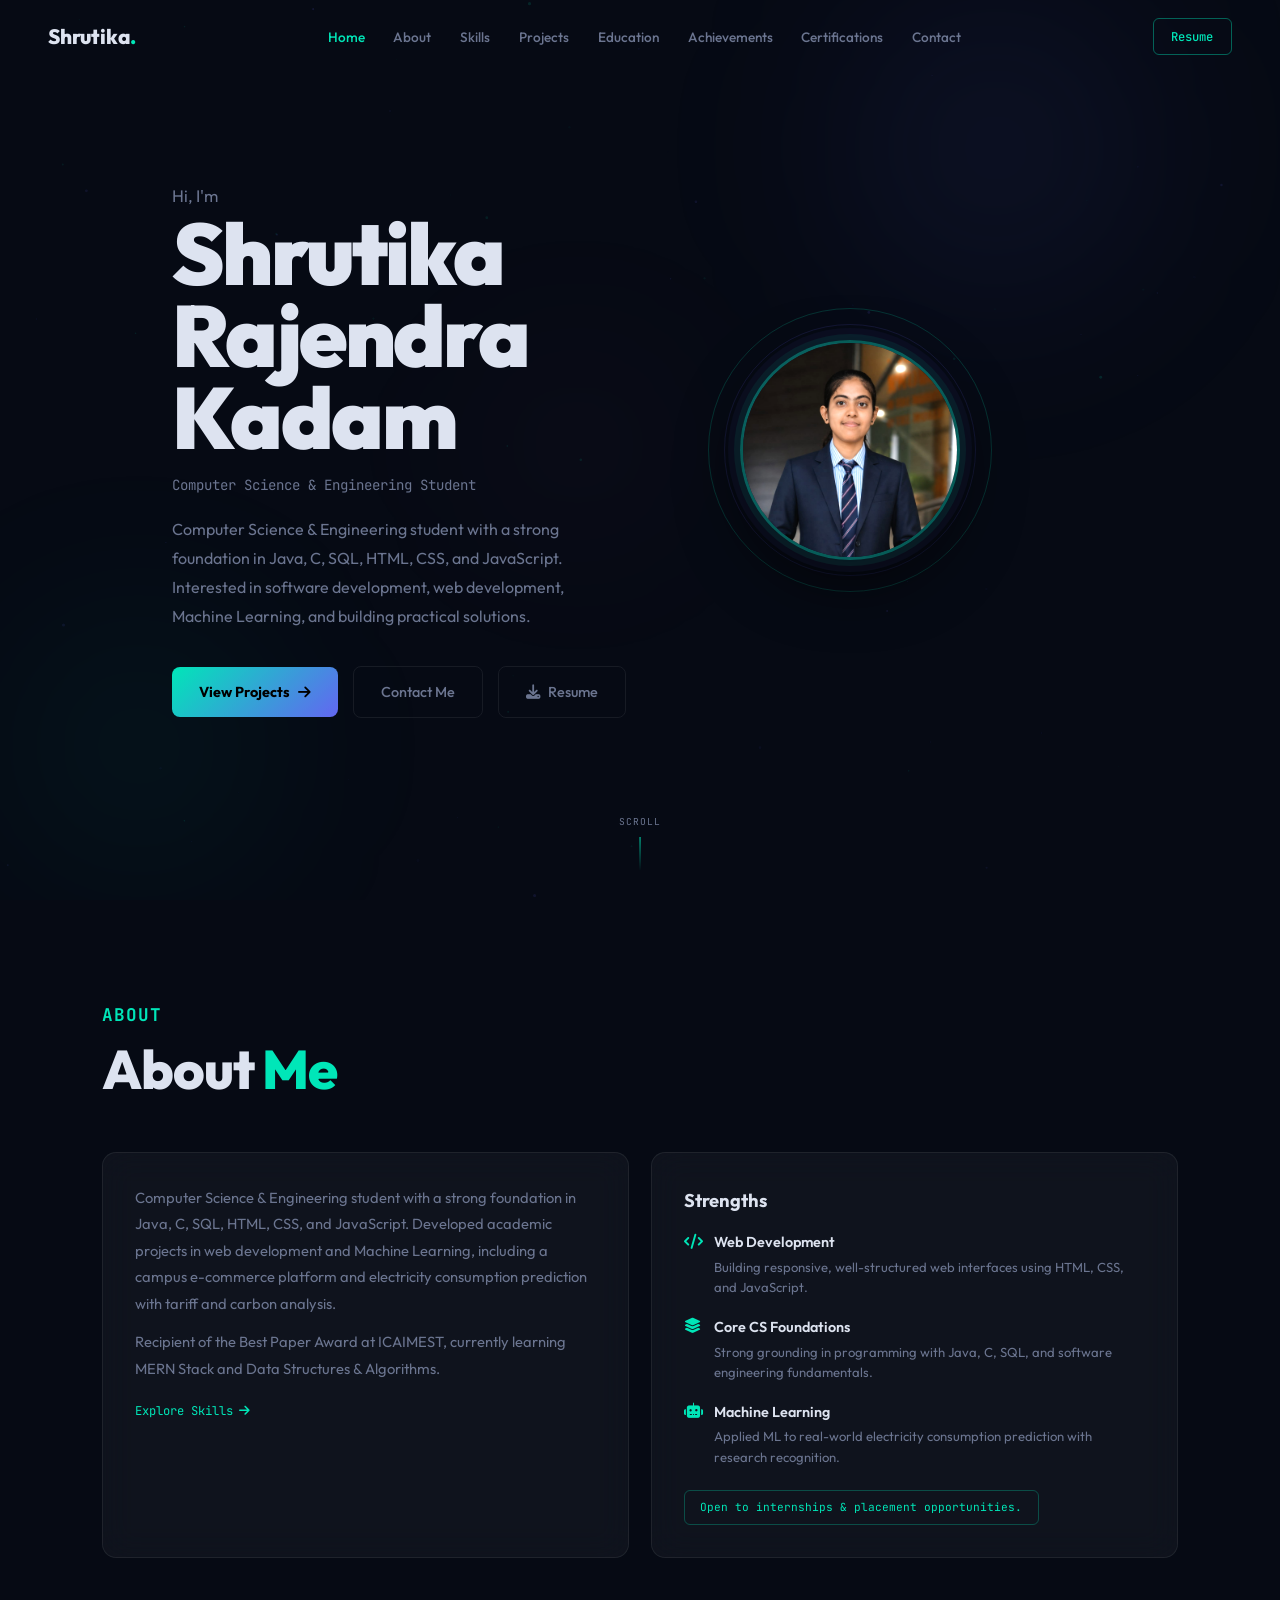
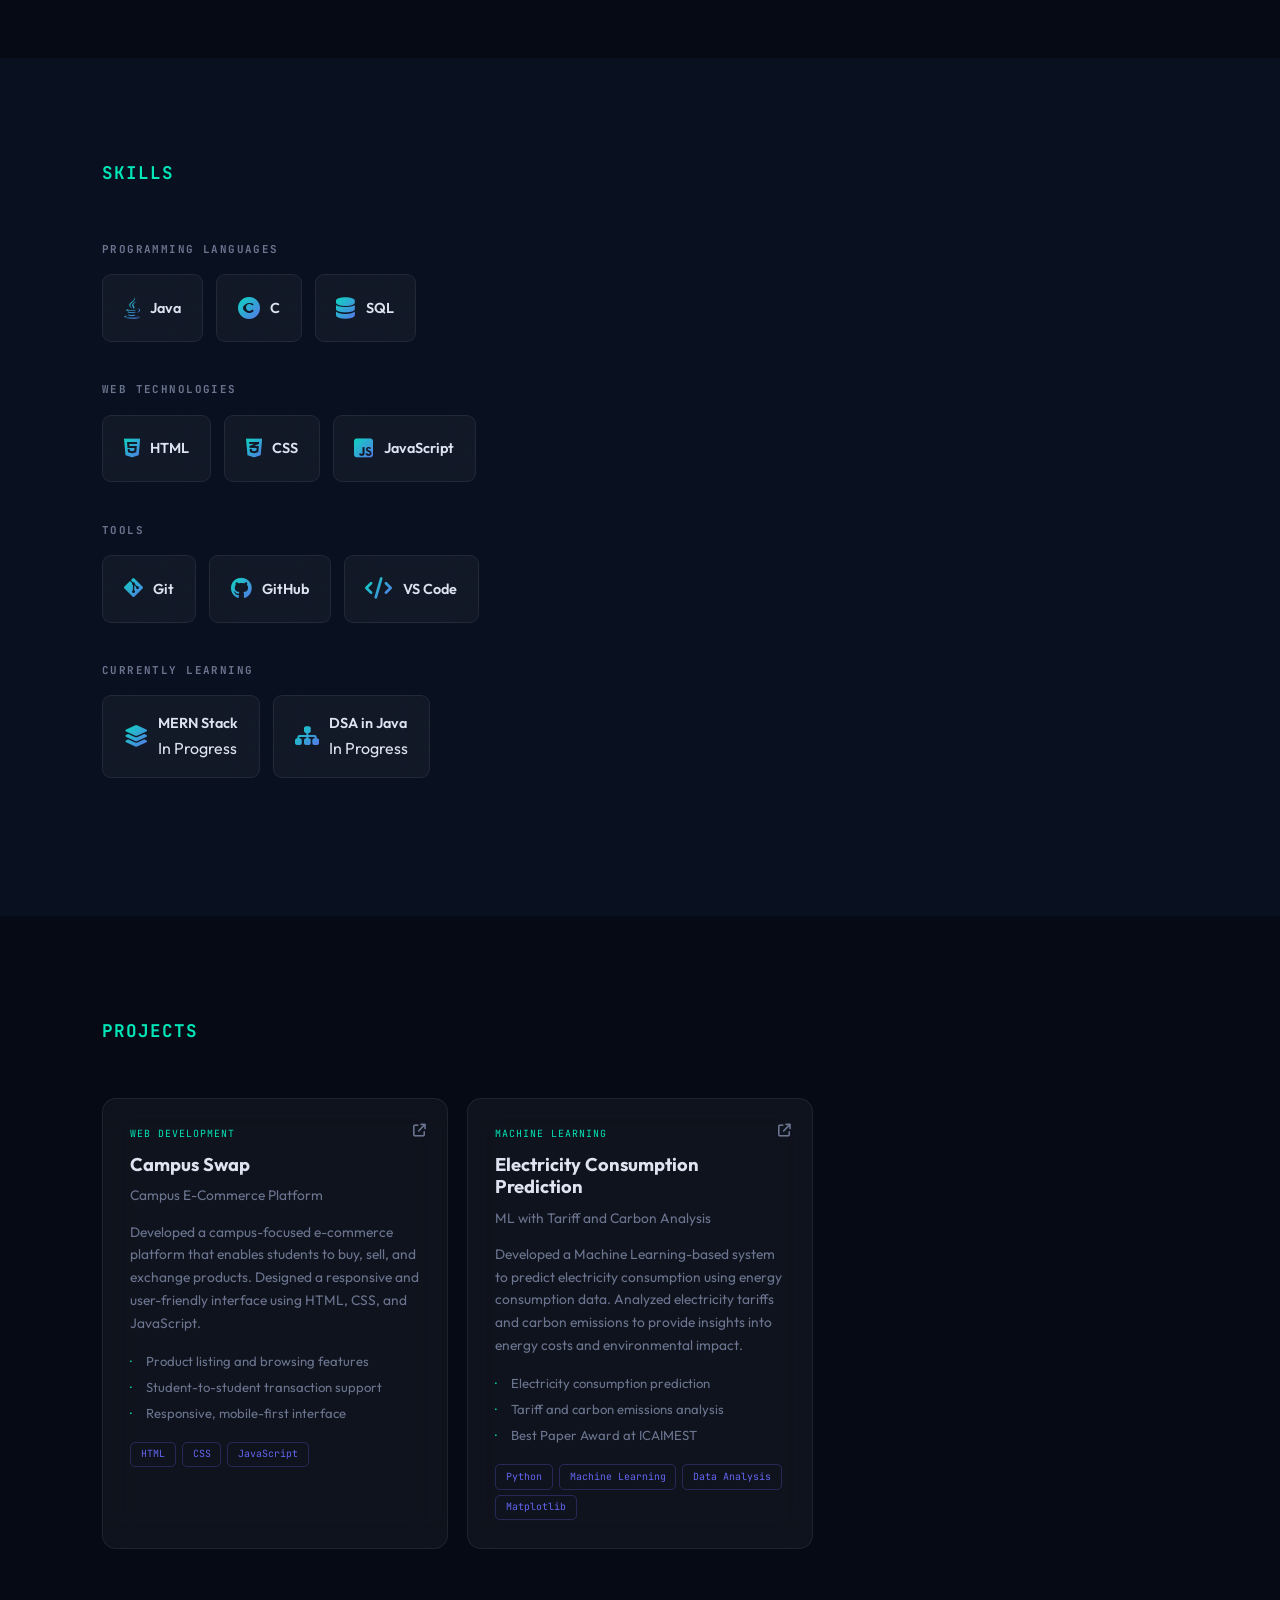
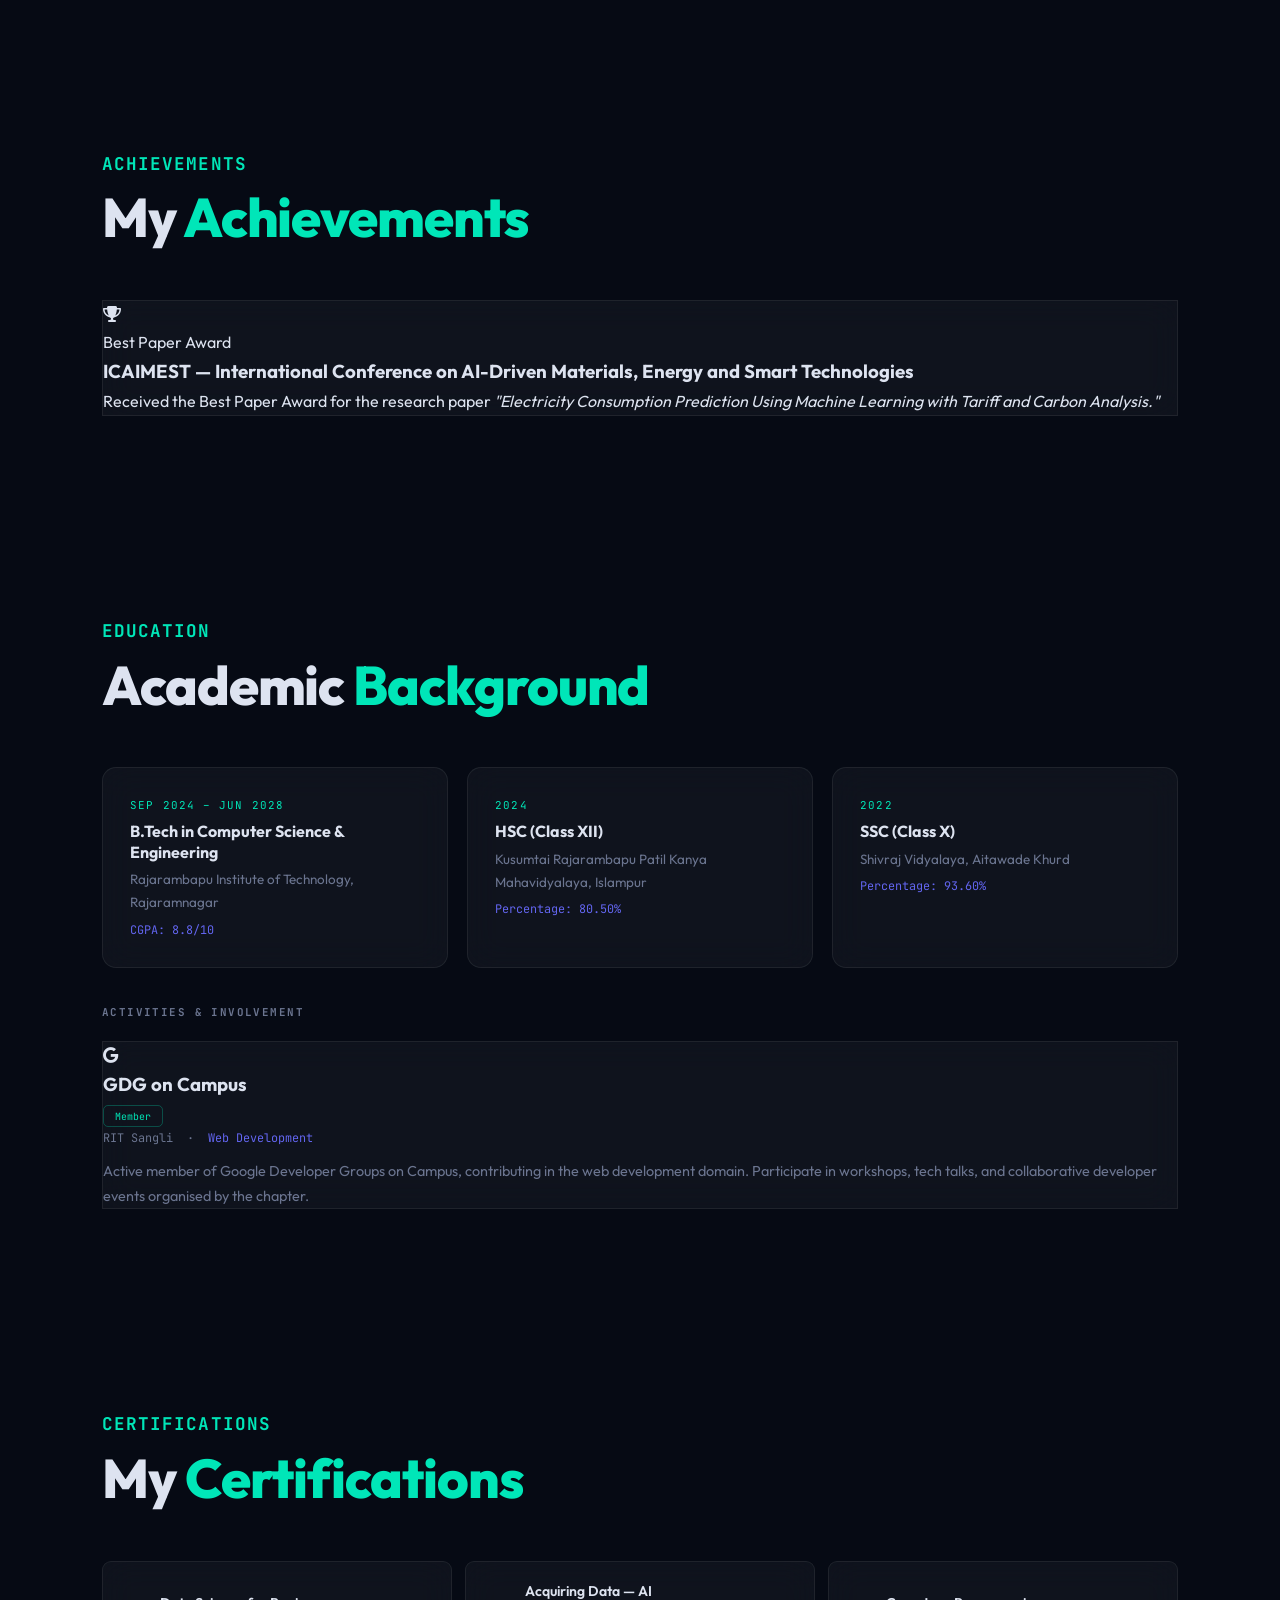
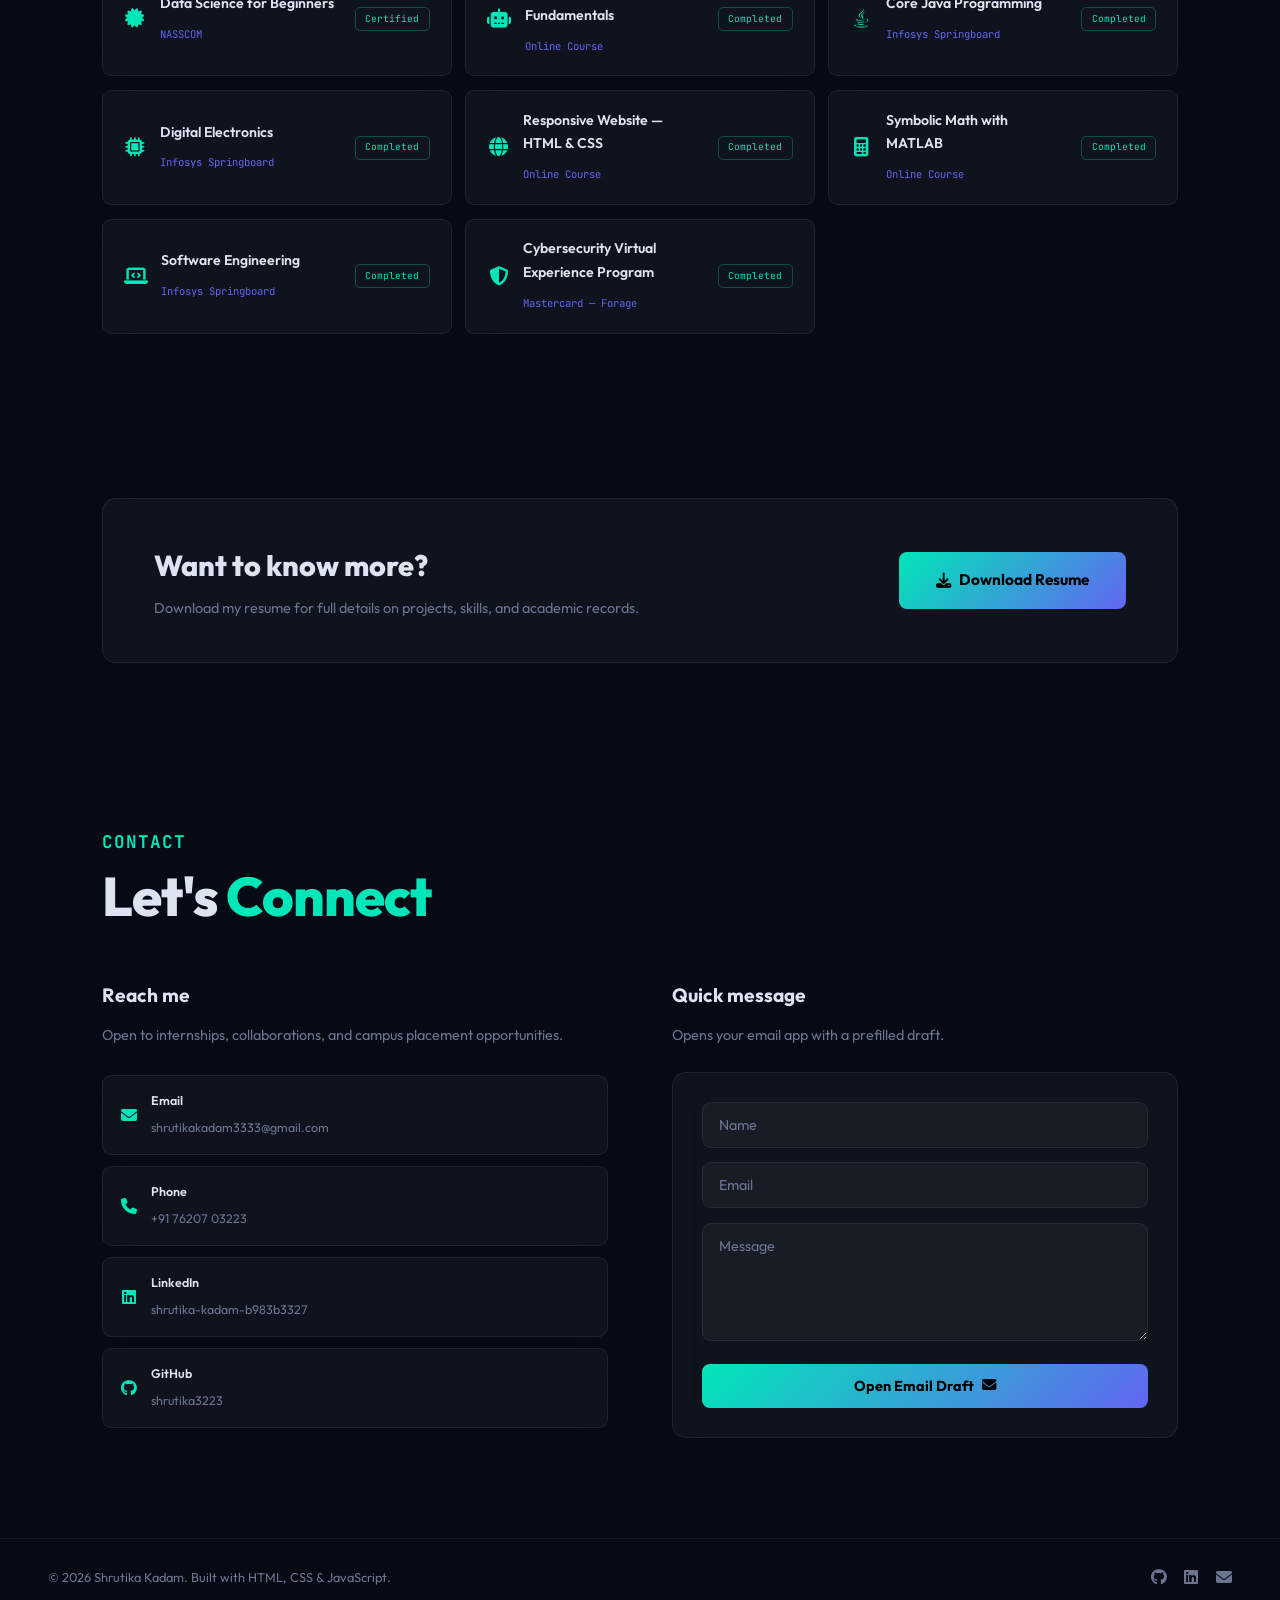
==== commit 2e2cf237: "Update print statement from 'Hello' to 'Goodbye'" ====
--- a/index.html
+++ b/index.html
@@ -3,7 +3,11 @@
 <head>
   <meta charset="UTF-8" />
   <meta name="viewport" content="width=device-width, initial-scale=1.0"/>
-  <title>Shrutika Kadam | Portfolio</title>
+  <title>Shrutika Kadam | Computer Science &amp; Engineering Student</title>
+  <meta name="description" content="Shrutika Kadam is a Computer Science &amp; Engineering student skilled in Java, C, SQL, HTML, CSS, and JavaScript, with projects in web development and Machine Learning." />
+  <meta property="og:title" content="Shrutika Kadam | Computer Science &amp; Engineering Student" />
+  <meta property="og:description" content="Shrutika Kadam is a Computer Science &amp; Engineering student skilled in Java, C, SQL, HTML, CSS, and JavaScript, with projects in web development and Machine Learning." />
+  <meta property="og:type" content="website" />
   <link rel="stylesheet" href="css/style.css" />
   <link rel="preconnect" href="https://fonts.googleapis.com">
   <link href="https://fonts.googleapis.com/css2?family=Outfit:wght@300;400;500;600;700;800;900&family=JetBrains+Mono:wght@400;500;700&display=swap" rel="stylesheet">
@@ -17,26 +21,28 @@
   <nav class="navbar" id="navbar">
     <div class="nav-logo">Shrutika<span class="dot">.</span></div>
     <ul class="nav-links">
+      <li><a href="#home">Home</a></li>
       <li><a href="#about">About</a></li>
       <li><a href="#skills">Skills</a></li>
       <li><a href="#projects">Projects</a></li>
-      <li><a href="#experience">Experience</a></li>
       <li><a href="#education">Education</a></li>
+      <li><a href="#achievements">Achievements</a></li>
       <li><a href="#certifications">Certifications</a></li>
       <li><a href="#contact">Contact</a></li>
     </ul>
     <a href="assets/resume.pdf" download class="nav-cta">Resume</a>
-    <button class="hamburger" id="hamburger"><i class="fas fa-bars"></i></button>
+    <button class="hamburger" id="hamburger" aria-label="Open menu"><i class="fas fa-bars"></i></button>
   </nav>
 
   <div class="mobile-menu" id="mobileMenu">
-    <button class="mobile-close" onclick="closeMobile()"><i class="fas fa-times"></i></button>
+    <button class="mobile-close" onclick="closeMobile()" aria-label="Close menu"><i class="fas fa-times"></i></button>
     <ul>
+      <li><a href="#home" onclick="closeMobile()">Home</a></li>
       <li><a href="#about" onclick="closeMobile()">About</a></li>
       <li><a href="#skills" onclick="closeMobile()">Skills</a></li>
       <li><a href="#projects" onclick="closeMobile()">Projects</a></li>
-      <li><a href="#experience" onclick="closeMobile()">Experience</a></li>
       <li><a href="#education" onclick="closeMobile()">Education</a></li>
+      <li><a href="#achievements" onclick="closeMobile()">Achievements</a></li>
       <li><a href="#certifications" onclick="closeMobile()">Certifications</a></li>
       <li><a href="#contact" onclick="closeMobile()">Contact</a></li>
     </ul>
@@ -52,30 +58,27 @@
     <div class="hero-content">
       <p class="hero-hi">Hi, I'm</p>
       <h1 class="hero-name">Shrutika Rajendra<br>Kadam</h1>
-      <p class="hero-subtitle">Computer Science Student &bull; Frontend Developer</p>
-      <p class="hero-desc">I build clean, responsive web experiences and like turning ideas into real, working products.</p>
+      <p class="hero-subtitle">Computer Science &amp; Engineering Student</p>
+      <p class="hero-desc">Computer Science &amp; Engineering student with a strong foundation in Java, C, SQL, HTML, CSS, and JavaScript. Interested in software development, web development, Machine Learning, and building practical solutions.</p>
       <div class="hero-actions">
         <a href="#projects" class="btn-primary">View Projects <i class="fas fa-arrow-right"></i></a>
         <a href="#contact" class="btn-ghost">Contact Me</a>
-      </div>
-    </div>
-
-    <!-- Profile photo replacing the SVG illustration -->
+        <a href="assets/resume.pdf" download class="btn-ghost"><i class="fas fa-download"></i> Resume</a>
+      </div>
+    </div>
+
     <div class="hero-visual">
       <div class="profile-photo-wrap">
         <div class="photo-bg-ring ring-outer"></div>
         <div class="photo-bg-ring ring-inner"></div>
         <div class="photo-container">
-          <img src="assets/profile.png" alt="Shrutika Kadam" class="profile-photo" />
-        </div>
-        <div class="photo-badge badge-html"><i class="fab fa-html5"></i> HTML/CSS</div>
-        <div class="photo-badge badge-js"><i class="fab fa-js-square"></i> JavaScript</div>
-        <div class="photo-badge badge-py"><i class="fab fa-python"></i> Python</div>
-      </div>
-    </div>
-
-    </div>
-    <a href="#about" class="scroll-indicator">
+          <img src="assets/profile.png" alt="Shrutika Kadam — Computer Science and Engineering Student" class="profile-photo" />
+        </div>
+      </div>
+    </div>
+
+    </div>
+    <a href="#about" class="scroll-indicator" aria-label="Scroll to About section">
       <span>Scroll</span>
       <div class="scroll-line"></div>
     </a>
@@ -90,8 +93,8 @@
       </div>
       <div class="about-grid">
         <div class="about-card glass reveal">
-          <p>I'm a B.Tech Computer Science student at RIT Sangli with a strong academic record and a practical, product-focused mindset. I enjoy web development, software engineering, and building solutions that are clean, reliable, and user-friendly.</p>
-          <p>I'm comfortable working across the frontend stack — from structuring pages with HTML &amp; CSS to adding interactivity with JavaScript and building lightweight backends with Flask.</p>
+          <p>Computer Science &amp; Engineering student with a strong foundation in Java, C, SQL, HTML, CSS, and JavaScript. Developed academic projects in web development and Machine Learning, including a campus e-commerce platform and electricity consumption prediction with tariff and carbon analysis.</p>
+          <p>Recipient of the Best Paper Award at ICAIMEST, currently learning MERN Stack and Data Structures &amp; Algorithms.</p>
           <a href="#skills" class="inline-link">Explore Skills <i class="fas fa-arrow-right"></i></a>
         </div>
         <div class="about-card glass reveal">
@@ -100,7 +103,7 @@
             <div class="strength-item">
               <i class="fas fa-code"></i>
               <div>
-                <strong>Frontend Development</strong>
+                <strong>Web Development</strong>
                 <p>Building responsive, well-structured web interfaces using HTML, CSS, and JavaScript.</p>
               </div>
             </div>
@@ -108,7 +111,14 @@
               <i class="fas fa-layer-group"></i>
               <div>
                 <strong>Core CS Foundations</strong>
-                <p>Strong grounding in DSA, DBMS, OS, and software engineering principles.</p>
+                <p>Strong grounding in programming with Java, C, SQL, and software engineering fundamentals.</p>
+              </div>
+            </div>
+            <div class="strength-item">
+              <i class="fas fa-robot"></i>
+              <div>
+                <strong>Machine Learning</strong>
+                <p>Applied ML to real-world electricity consumption prediction with research recognition.</p>
               </div>
             </div>
           </div>
@@ -123,40 +133,56 @@
     <div class="container">
       <div class="section-header">
         <span class="section-tag">Skills</span>
+        <h2>My <span class="accent">Skills</span></h2>
       </div>
 
       <div class="skills-category reveal">
-        <h4 class="skills-cat-label">Languages</h4>
+        <h4 class="skills-cat-label">Programming Languages</h4>
+        <div class="skills-grid">
+          <div class="skill-card glass"><div class="skill-icon"><i class="fab fa-java"></i></div><h5>Java</h5></div>
+          <div class="skill-card glass"><div class="skill-icon"><i class="fas fa-copyright"></i></div><h5>C</h5></div>
+          <div class="skill-card glass"><div class="skill-icon"><i class="fas fa-database"></i></div><h5>SQL</h5></div>
+        </div>
+      </div>
+
+      <div class="skills-category reveal">
+        <h4 class="skills-cat-label">Web Technologies</h4>
         <div class="skills-grid">
           <div class="skill-card glass"><div class="skill-icon"><i class="fab fa-html5"></i></div><h5>HTML</h5></div>
           <div class="skill-card glass"><div class="skill-icon"><i class="fab fa-css3-alt"></i></div><h5>CSS</h5></div>
           <div class="skill-card glass"><div class="skill-icon"><i class="fab fa-js-square"></i></div><h5>JavaScript</h5></div>
-          <div class="skill-card glass"><div class="skill-icon"><i class="fab fa-python"></i></div><h5>Python</h5></div>
-          <div class="skill-card glass"><div class="skill-icon"><i class="fab fa-java"></i></div><h5>Java</h5></div>
-          <div class="skill-card glass"><div class="skill-icon"><i class="fas fa-copyright"></i></div><h5>C</h5></div>
         </div>
       </div>
 
       <div class="skills-category reveal">
-        <h4 class="skills-cat-label">Frameworks &amp; Tools</h4>
+        <h4 class="skills-cat-label">Tools</h4>
         <div class="skills-grid">
+          <div class="skill-card glass"><div class="skill-icon"><i class="fab fa-git-alt"></i></div><h5>Git</h5></div>
+          <div class="skill-card glass"><div class="skill-icon"><i class="fab fa-github"></i></div><h5>GitHub</h5></div>
           <div class="skill-card glass"><div class="skill-icon"><i class="fas fa-code"></i></div><h5>VS Code</h5></div>
-          <div class="skill-card glass"><div class="skill-icon"><i class="fas fa-flask"></i></div><h5>Flask</h5></div>
-          <div class="skill-card glass"><div class="skill-icon"><i class="fab fa-github"></i></div><h5>Git &amp; GitHub</h5></div>
-          <div class="skill-card glass"><div class="skill-icon"><i class="fab fa-figma"></i></div><h5>Figma</h5></div>
         </div>
       </div>
 
       <div class="skills-category reveal">
-        <h4 class="skills-cat-label">Core CS Subjects</h4>
-        <div class="subject-chips-row">
-          <span><i class="fas fa-server"></i>Operating Systems</span>
-          <span><i class="fas fa-database"></i>DBMS</span>
-          <span><i class="fas fa-sitemap"></i>DSA</span>
-          <span><i class="fas fa-microchip"></i>Digital Electronics</span>
-          <span><i class="fas fa-diagram-project"></i>Software Engineering</span>
-        </div>
-      </div>
+        <h4 class="skills-cat-label">Currently Learning</h4>
+        <div class="skills-grid">
+          <div class="skill-card glass skill-learning">
+            <div class="skill-icon"><i class="fas fa-layer-group"></i></div>
+            <div>
+              <h5>MERN Stack</h5>
+              <span class="learning-badge">In Progress</span>
+            </div>
+          </div>
+          <div class="skill-card glass skill-learning">
+            <div class="skill-icon"><i class="fas fa-sitemap"></i></div>
+            <div>
+              <h5>DSA in Java</h5>
+              <span class="learning-badge">In Progress</span>
+            </div>
+          </div>
+        </div>
+      </div>
+
     </div>
   </section>
 
@@ -165,68 +191,58 @@
     <div class="container">
       <div class="section-header">
         <span class="section-tag">Projects</span>
-      </div>
-      <div class="projects-grid">
+        <h2>My <span class="accent">Projects</span></h2>
+      </div>
+      <div class="projects-grid projects-grid-2">
 
         <div class="project-card glass reveal" onclick="openModal('modal4')">
-          <div class="project-tag-label">Web</div>
-          <h3>CampusSwap</h3>
-          <p>A student marketplace to buy/sell products with a smooth, mobile-first interface.</p>
+          <div class="project-tag-label">Web Development</div>
+          <h3>Campus Swap</h3>
+          <p class="proj-subtitle">Campus E-Commerce Platform</p>
+          <p>Developed a campus-focused e-commerce platform that enables students to buy, sell, and exchange products. Designed a responsive and user-friendly interface using HTML, CSS, and JavaScript.</p>
           <ul class="proj-features">
-            <li>Auth + listings flow</li>
-            <li>Clean UI &amp; UX</li>
-            <li>Realtime-ready structure</li>
+            <li>Product listing and browsing features</li>
+            <li>Student-to-student transaction support</li>
+            <li>Responsive, mobile-first interface</li>
           </ul>
-          <div class="tech-row"><span>HTML</span><span>CSS</span><span>JavaScript</span><span>Firebase</span></div>
+          <div class="tech-row"><span>HTML</span><span>CSS</span><span>JavaScript</span></div>
           <div class="project-arrow"><i class="fas fa-arrow-up-right-from-square"></i></div>
         </div>
 
-        <div class="project-card glass reveal" onclick="openModal('modal1')">
-          <div class="project-tag-label">Maps</div>
-          <h3>EcoTrap</h3>
-          <p>Map-based pollution tracking concept using interactive layers and location markers.</p>
+        <div class="project-card glass reveal" onclick="openModal('modal5')">
+          <div class="project-tag-label">Machine Learning</div>
+          <h3>Electricity Consumption Prediction</h3>
+          <p class="proj-subtitle">ML with Tariff and Carbon Analysis</p>
+          <p>Developed a Machine Learning-based system to predict electricity consumption using energy consumption data. Analyzed electricity tariffs and carbon emissions to provide insights into energy costs and environmental impact.</p>
           <ul class="proj-features">
-            <li>Map UX</li>
-            <li>Layer controls</li>
-            <li>Data visualisation</li>
+            <li>Electricity consumption prediction</li>
+            <li>Tariff and carbon emissions analysis</li>
+            <li>Best Paper Award at ICAIMEST</li>
           </ul>
-          <div class="tech-row"><span>JavaScript</span><span>Leaflet.js</span><span>APIs</span></div>
+          <div class="tech-row"><span>Python</span><span>Machine Learning</span><span>Data Analysis</span><span>Matplotlib</span></div>
           <div class="project-arrow"><i class="fas fa-arrow-up-right-from-square"></i></div>
         </div>
 
-        <div class="project-card glass reveal" onclick="openModal('modal5')">
-          <div class="project-tag-label">ML</div>
-          <h3>Electricity Prediction</h3>
-          <p>ML project to predict electricity usage and analyse CO₂ impact with a clear report flow.</p>
-          <ul class="proj-features">
-            <li>Predictive modelling</li>
-            <li>CO₂ analysis</li>
-            <li>Insights-focused output</li>
-          </ul>
-          <div class="tech-row"><span>Python</span><span>ML</span><span>Data Analysis</span></div>
-          <div class="project-arrow"><i class="fas fa-arrow-up-right-from-square"></i></div>
-        </div>
-
-      </div>
-    </div>
-  </section>
-
-  <!-- ===== EXPERIENCE ===== -->
-  <section class="experience section" id="experience">
-    <div class="container">
-      <div class="section-header">
-        <span class="section-tag">Experience</span>
-      </div>
-      <div class="exp-grid exp-single">
-        <div class="exp-card glass reveal">
-          <div class="exp-icon"><i class="fab fa-google"></i></div>
-          <div class="exp-body">
-            <div class="exp-top">
-              <h3>GDG on Campus</h3>
-              <span class="exp-badge">Member</span>
-            </div>
-            <p class="exp-org">RIT Sangli &nbsp;·&nbsp; <span class="exp-domain">Web Development</span></p>
-            <p class="exp-desc">Active member of Google Developer Groups on Campus, contributing in the web development domain. Participate in workshops, tech talks, and collaborative developer events organised by the chapter.</p>
+      </div>
+    </div>
+  </section>
+
+  <!-- ===== ACHIEVEMENTS ===== -->
+  <section class="achievements section" id="achievements">
+    <div class="container">
+      <div class="section-header">
+        <span class="section-tag">Achievements</span>
+        <h2>My <span class="accent">Achievements</span></h2>
+      </div>
+      <div class="achievements-grid reveal">
+        <div class="achievement-card glass">
+          <div class="ach-icon-wrap">
+            <i class="fas fa-trophy"></i>
+          </div>
+          <div class="ach-body">
+            <div class="ach-badge">Best Paper Award</div>
+            <h3>ICAIMEST — International Conference on AI-Driven Materials, Energy and Smart Technologies</h3>
+            <p>Received the Best Paper Award for the research paper <em>"Electricity Consumption Prediction Using Machine Learning with Tariff and Carbon Analysis."</em></p>
           </div>
         </div>
       </div>
@@ -242,29 +258,38 @@
       </div>
       <div class="edu-grid">
         <div class="edu-card glass reveal">
-          <div class="edu-year">2024 – Present</div>
-          <h3>B.Tech Computer Science Engineering</h3>
-          <p class="edu-org">Rajarambapu Institute of Technology, Sangli</p>
-          <p class="edu-detail">SY BTech CSE &nbsp;·&nbsp; CGPA: 9.0 (FY)</p>
+          <div class="edu-year">Sep 2024 – Jun 2028</div>
+          <h3>B.Tech in Computer Science &amp; Engineering</h3>
+          <p class="edu-org">Rajarambapu Institute of Technology, Rajaramnagar</p>
+          <p class="edu-detail">CGPA: 8.8/10</p>
         </div>
         <div class="edu-card glass reveal">
           <div class="edu-year">2024</div>
           <h3>HSC (Class XII)</h3>
-          <p class="edu-org">Maharashtra State Board</p>
-          <p class="edu-detail">80.50%</p>
+          <p class="edu-org">Kusumtai Rajarambapu Patil Kanya Mahavidyalaya, Islampur</p>
+          <p class="edu-detail">Percentage: 80.50%</p>
         </div>
         <div class="edu-card glass reveal">
           <div class="edu-year">2022</div>
           <h3>SSC (Class X)</h3>
-          <p class="edu-org">Maharashtra State Board</p>
-          <p class="edu-detail">93.60%</p>
-        </div>
-      </div>
-      <div class="achievements-block reveal">
-        <h4 class="skills-cat-label" style="margin-bottom:1.2rem;">Achievements</h4>
-        <div class="ach-grid">
-          <div class="ach-item glass"><i class="fas fa-star"></i><span>SSC 93.60%</span></div>
-          <div class="ach-item glass"><i class="fas fa-graduation-cap"></i><span>CGPA 9.0 (FY)</span></div>
+          <p class="edu-org">Shivraj Vidyalaya, Aitawade Khurd</p>
+          <p class="edu-detail">Percentage: 93.60%</p>
+        </div>
+      </div>
+
+      <!-- Activities & Involvement -->
+      <div class="activities-block reveal">
+        <h4 class="skills-cat-label" style="margin-bottom:1.2rem;">Activities &amp; Involvement</h4>
+        <div class="act-card glass">
+          <div class="act-icon"><i class="fab fa-google"></i></div>
+          <div class="act-body">
+            <div class="act-top">
+              <h3>GDG on Campus</h3>
+              <span class="exp-badge">Member</span>
+            </div>
+            <p class="exp-org">RIT Sangli &nbsp;·&nbsp; <span class="exp-domain">Web Development</span></p>
+            <p class="exp-desc">Active member of Google Developer Groups on Campus, contributing in the web development domain. Participate in workshops, tech talks, and collaborative developer events organised by the chapter.</p>
+          </div>
         </div>
       </div>
     </div>
@@ -282,10 +307,10 @@
         <div class="cert-card glass reveal"><div class="cert-icon"><i class="fas fa-robot"></i></div><div class="cert-info"><h4>Acquiring Data — AI Fundamentals</h4><span class="cert-issuer">Online Course</span></div><div class="cert-badge">Completed</div></div>
         <div class="cert-card glass reveal"><div class="cert-icon"><i class="fab fa-java"></i></div><div class="cert-info"><h4>Core Java Programming</h4><span class="cert-issuer">Infosys Springboard</span></div><div class="cert-badge">Completed</div></div>
         <div class="cert-card glass reveal"><div class="cert-icon"><i class="fas fa-microchip"></i></div><div class="cert-info"><h4>Digital Electronics</h4><span class="cert-issuer">Infosys Springboard</span></div><div class="cert-badge">Completed</div></div>
-        <div class="cert-card glass reveal"><div class="cert-icon"><i class="fab fa-figma"></i></div><div class="cert-info"><h4>Figma UI/UX Design</h4><span class="cert-issuer">Udemy</span></div><div class="cert-badge">Completed</div></div>
         <div class="cert-card glass reveal"><div class="cert-icon"><i class="fas fa-globe"></i></div><div class="cert-info"><h4>Responsive Website — HTML &amp; CSS</h4><span class="cert-issuer">Online Course</span></div><div class="cert-badge">Completed</div></div>
         <div class="cert-card glass reveal"><div class="cert-icon"><i class="fas fa-calculator"></i></div><div class="cert-info"><h4>Symbolic Math with MATLAB</h4><span class="cert-issuer">Online Course</span></div><div class="cert-badge">Completed</div></div>
         <div class="cert-card glass reveal"><div class="cert-icon"><i class="fas fa-laptop-code"></i></div><div class="cert-info"><h4>Software Engineering</h4><span class="cert-issuer">Infosys Springboard</span></div><div class="cert-badge">Completed</div></div>
+        <div class="cert-card glass reveal"><div class="cert-icon"><i class="fas fa-shield-halved"></i></div><div class="cert-info"><h4>Cybersecurity Virtual Experience Program</h4><span class="cert-issuer">Mastercard — Forage</span></div><div class="cert-badge">Completed</div></div>
       </div>
     </div>
   </section>
@@ -296,7 +321,7 @@
       <div class="resume-card glass">
         <div class="resume-text">
           <h2>Want to know more?</h2>
-          <p>Download my resume for full details on projects and academic records.</p>
+          <p>Download my resume for full details on projects, skills, and academic records.</p>
         </div>
         <a href="assets/resume.pdf" download class="btn-primary btn-lg"><i class="fas fa-download"></i> Download Resume</a>
       </div>
@@ -313,21 +338,21 @@
       <div class="contact-grid">
         <div class="contact-info reveal">
           <h3>Reach me</h3>
-          <p class="contact-intro">Open to internships and collaborations.</p>
+          <p class="contact-intro">Open to internships, collaborations, and campus placement opportunities.</p>
           <div class="contact-links">
-            <a href="mailto:shrutikakadam3333@gmail.com" class="contact-link glass">
+            <a href="mailto:shrutikakadam3333@gmail.com" class="contact-link glass" aria-label="Send email to Shrutika Kadam">
               <i class="fas fa-envelope"></i>
               <div><strong>Email</strong><span>shrutikakadam3333@gmail.com</span></div>
             </a>
-            <a href="tel:+917620703223" class="contact-link glass">
+            <a href="tel:+917620703223" class="contact-link glass" aria-label="Call Shrutika Kadam">
               <i class="fas fa-phone"></i>
               <div><strong>Phone</strong><span>+91 76207 03223</span></div>
             </a>
-            <a href="https://www.linkedin.com/in/shrutika-kadam-b983b3327/" target="_blank" class="contact-link glass">
+            <a href="https://www.linkedin.com/in/shrutika-kadam-b983b3327/" target="_blank" rel="noopener noreferrer" class="contact-link glass" aria-label="Shrutika Kadam on LinkedIn">
               <i class="fab fa-linkedin"></i>
               <div><strong>LinkedIn</strong><span>shrutika-kadam-b983b3327</span></div>
             </a>
-            <a href="https://github.com/shrutika3223" target="_blank" class="contact-link glass">
+            <a href="https://github.com/shrutika3223" target="_blank" rel="noopener noreferrer" class="contact-link glass" aria-label="Shrutika Kadam on GitHub">
               <i class="fab fa-github"></i>
               <div><strong>GitHub</strong><span>shrutika3223</span></div>
             </a>
@@ -350,67 +375,57 @@
   <!-- ===== FOOTER ===== -->
   <footer class="footer">
     <div class="footer-inner">
-      <p>© 2025 Shrutika Kadam. Built with HTML, CSS &amp; JavaScript.</p>
+      <p>© <span id="footerYear"></span> Shrutika Kadam. Built with HTML, CSS &amp; JavaScript.</p>
       <div class="footer-socials">
-        <a href="https://github.com/shrutika3223" target="_blank"><i class="fab fa-github"></i></a>
-        <a href="https://www.linkedin.com/in/shrutika-kadam-b983b3327/" target="_blank"><i class="fab fa-linkedin"></i></a>
-        <a href="mailto:shrutikakadam3333@gmail.com"><i class="fas fa-envelope"></i></a>
+        <a href="https://github.com/shrutika3223" target="_blank" rel="noopener noreferrer" aria-label="GitHub"><i class="fab fa-github"></i></a>
+        <a href="https://www.linkedin.com/in/shrutika-kadam-b983b3327/" target="_blank" rel="noopener noreferrer" aria-label="LinkedIn"><i class="fab fa-linkedin"></i></a>
+        <a href="mailto:shrutikakadam3333@gmail.com" aria-label="Email"><i class="fas fa-envelope"></i></a>
       </div>
     </div>
   </footer>
 
   <!-- ===== MODALS ===== -->
-  <div class="modal-overlay" id="modal1" onclick="closeModal('modal1')">
-    <div class="modal glass" onclick="event.stopPropagation()">
-      <button class="modal-close" onclick="closeModal('modal1')"><i class="fas fa-times"></i></button>
-      <div class="modal-tag">Maps</div>
-      <h2>EcoTrap</h2>
-      <p>Map-based pollution tracking concept using interactive Leaflet.js layers and location markers. Colour-coded pollution levels on a geographic interface.</p>
-      <div class="modal-features">
-        <div><i class="fas fa-check"></i> Interactive map with custom layer controls</div>
-        <div><i class="fas fa-check"></i> Pollution data visualisation</div>
-        <div><i class="fas fa-check"></i> Location-based filtering and markers</div>
-        <div><i class="fas fa-check"></i> Responsive UI</div>
-      </div>
-      <div class="tech-row"><span>JavaScript</span><span>Leaflet.js</span><span>APIs</span><span>CSS</span></div>
-      <div class="modal-actions"><a href="https://github.com/shrutika3223" target="_blank" class="btn-primary"><i class="fab fa-github"></i> Repo</a></div>
-    </div>
-  </div>
-
   <div class="modal-overlay" id="modal4" onclick="closeModal('modal4')">
     <div class="modal glass" onclick="event.stopPropagation()">
-      <button class="modal-close" onclick="closeModal('modal4')"><i class="fas fa-times"></i></button>
-      <div class="modal-tag">Web</div>
-      <h2>CampusSwap</h2>
-      <p>A student marketplace platform to buy and sell products within campus. Mobile-first design with Firebase for real-time data sync and authentication.</p>
+      <button class="modal-close" onclick="closeModal('modal4')" aria-label="Close modal"><i class="fas fa-times"></i></button>
+      <div class="modal-tag">Web Development</div>
+      <h2>Campus Swap</h2>
+      <p>Campus E-Commerce Platform — a student marketplace that enables students to buy, sell, and exchange products within campus. Designed with a responsive and user-friendly interface to support convenient student-to-student transactions.</p>
       <div class="modal-features">
-        <div><i class="fas fa-check"></i> Firebase Auth + listings flow</div>
-        <div><i class="fas fa-check"></i> Clean, responsive UI</div>
-        <div><i class="fas fa-check"></i> Realtime-ready architecture</div>
-        <div><i class="fas fa-check"></i> Search and filter functionality</div>
-      </div>
-      <div class="tech-row"><span>HTML</span><span>CSS</span><span>JavaScript</span><span>Firebase</span></div>
-      <div class="modal-actions"><a href="https://github.com/shrutika3223" target="_blank" class="btn-primary"><i class="fab fa-github"></i> Repo</a></div>
+        <div><i class="fas fa-check"></i> Product listing and browsing features</div>
+        <div><i class="fas fa-check"></i> Student-to-student transactions</div>
+        <div><i class="fas fa-check"></i> Responsive, mobile-first design</div>
+        <div><i class="fas fa-check"></i> Clean and intuitive UI</div>
+      </div>
+      <div class="tech-row"><span>HTML</span><span>CSS</span><span>JavaScript</span></div>
+      <div class="modal-actions">
+        <span class="modal-note"><i class="fas fa-info-circle"></i> GitHub link — add your repository URL here</span>
+      </div>
     </div>
   </div>
 
   <div class="modal-overlay" id="modal5" onclick="closeModal('modal5')">
     <div class="modal glass" onclick="event.stopPropagation()">
-      <button class="modal-close" onclick="closeModal('modal5')"><i class="fas fa-times"></i></button>
-      <div class="modal-tag">ML</div>
-      <h2>Electricity Prediction</h2>
-      <p>ML project predicting electricity usage patterns and analysing CO₂ environmental impact. Structured report flow with data visualisations and insights output.</p>
+      <button class="modal-close" onclick="closeModal('modal5')" aria-label="Close modal"><i class="fas fa-times"></i></button>
+      <div class="modal-tag">Machine Learning</div>
+      <h2>Electricity Consumption Prediction</h2>
+      <p>Machine Learning-based system to predict electricity consumption using energy consumption data. Analyzed electricity tariffs and carbon emissions to provide insights into energy costs and environmental impact. Research paper presented at ICAIMEST received the <strong>Best Paper Award</strong>.</p>
       <div class="modal-features">
-        <div><i class="fas fa-check"></i> Predictive modelling with regression</div>
-        <div><i class="fas fa-check"></i> CO₂ impact analysis</div>
-        <div><i class="fas fa-check"></i> Data visualisation charts</div>
-        <div><i class="fas fa-check"></i> Insights-focused report output</div>
-      </div>
-      <div class="tech-row"><span>Python</span><span>ML</span><span>Data Analysis</span><span>Matplotlib</span></div>
-      <div class="modal-actions"><a href="https://github.com/shrutika3223" target="_blank" class="btn-primary"><i class="fab fa-github"></i> Repo</a></div>
+        <div><i class="fas fa-check"></i> Electricity consumption prediction</div>
+        <div><i class="fas fa-check"></i> Tariff analysis and cost insights</div>
+        <div><i class="fas fa-check"></i> Carbon emissions impact analysis</div>
+        <div><i class="fas fa-check"></i> Best Paper Award — ICAIMEST</div>
+      </div>
+      <div class="tech-row"><span>Python</span><span>Machine Learning</span><span>Data Analysis</span><span>Matplotlib</span></div>
+      <div class="modal-actions">
+        <span class="modal-note"><i class="fas fa-info-circle"></i> GitHub link — add your repository URL here</span>
+      </div>
     </div>
   </div>
 
   <script src="js/main.js"></script>
+  <script>
+    document.getElementById('footerYear').textContent = new Date().getFullYear();
+  </script>
 </body>
 </html>
--- a/css/style.css
+++ b/css/style.css
@@ -59,7 +59,6 @@
   font-size: clamp(2.2rem, 5vw, 3.4rem);
   font-weight: 800; line-height: 1.1; letter-spacing: -0.02em;
 }
-/* Hide the white h2 on sections where section-tag IS the heading */
 .skills .section-header h2,
 .projects .section-header h2,
 .experience .section-header h2 { display: none; }
@@ -180,7 +179,6 @@
   justify-content: center;
 }
 
-/* Decorative rings */
 .photo-bg-ring {
   position: absolute;
   border-radius: 50%;
@@ -201,7 +199,6 @@
 }
 @keyframes ringRotate { from { transform: rotate(0deg); } to { transform: rotate(360deg); } }
 
-/* Photo circle */
 .photo-container {
   width: 220px;
   height: 220px;
@@ -226,7 +223,6 @@
   filter: contrast(1.04) brightness(1.02);
 }
 
-/* Floating tech badges — hidden */
 .photo-badge { display: none; }
 
 .scroll-indicator {
@@ -420,10 +416,10 @@
   .about-grid, .contact-grid { grid-template-columns: 1fr; }
   .edu-grid { grid-template-columns: 1fr 1fr; }
   .projects-grid { grid-template-columns: 1fr 1fr; }
-  .hero { flex-direction: column; text-align: center; padding: 7rem 2rem 3rem; gap: 2.5rem; }
+  .hero { flex-direction: column; text-align: center; padding: 7rem 2rem 3rem; gap: 2rem; }
   .hero-desc { max-width: 100%; }
   .hero-actions { justify-content: center; }
-  .hero-visual { display: none; }
+  .hero-visual { display: flex; justify-content: center; }
   .navbar { padding: 1rem 1.5rem; }
   .nav-links, .nav-cta { display: none; }
   .hamburger { display: block; }
@@ -436,4 +432,8 @@
   .projects-grid { grid-template-columns: 1fr; }
   .footer { padding: 1.4rem 1.2rem; }
   .footer-inner { justify-content: center; text-align: center; }
-}
+  .profile-photo-wrap { width: 200px; height: 200px; }
+  .photo-container { width: 170px; height: 170px; }
+  .ring-outer { width: 188px; height: 188px; }
+  .ring-inner { width: 166px; height: 166px; }
+}
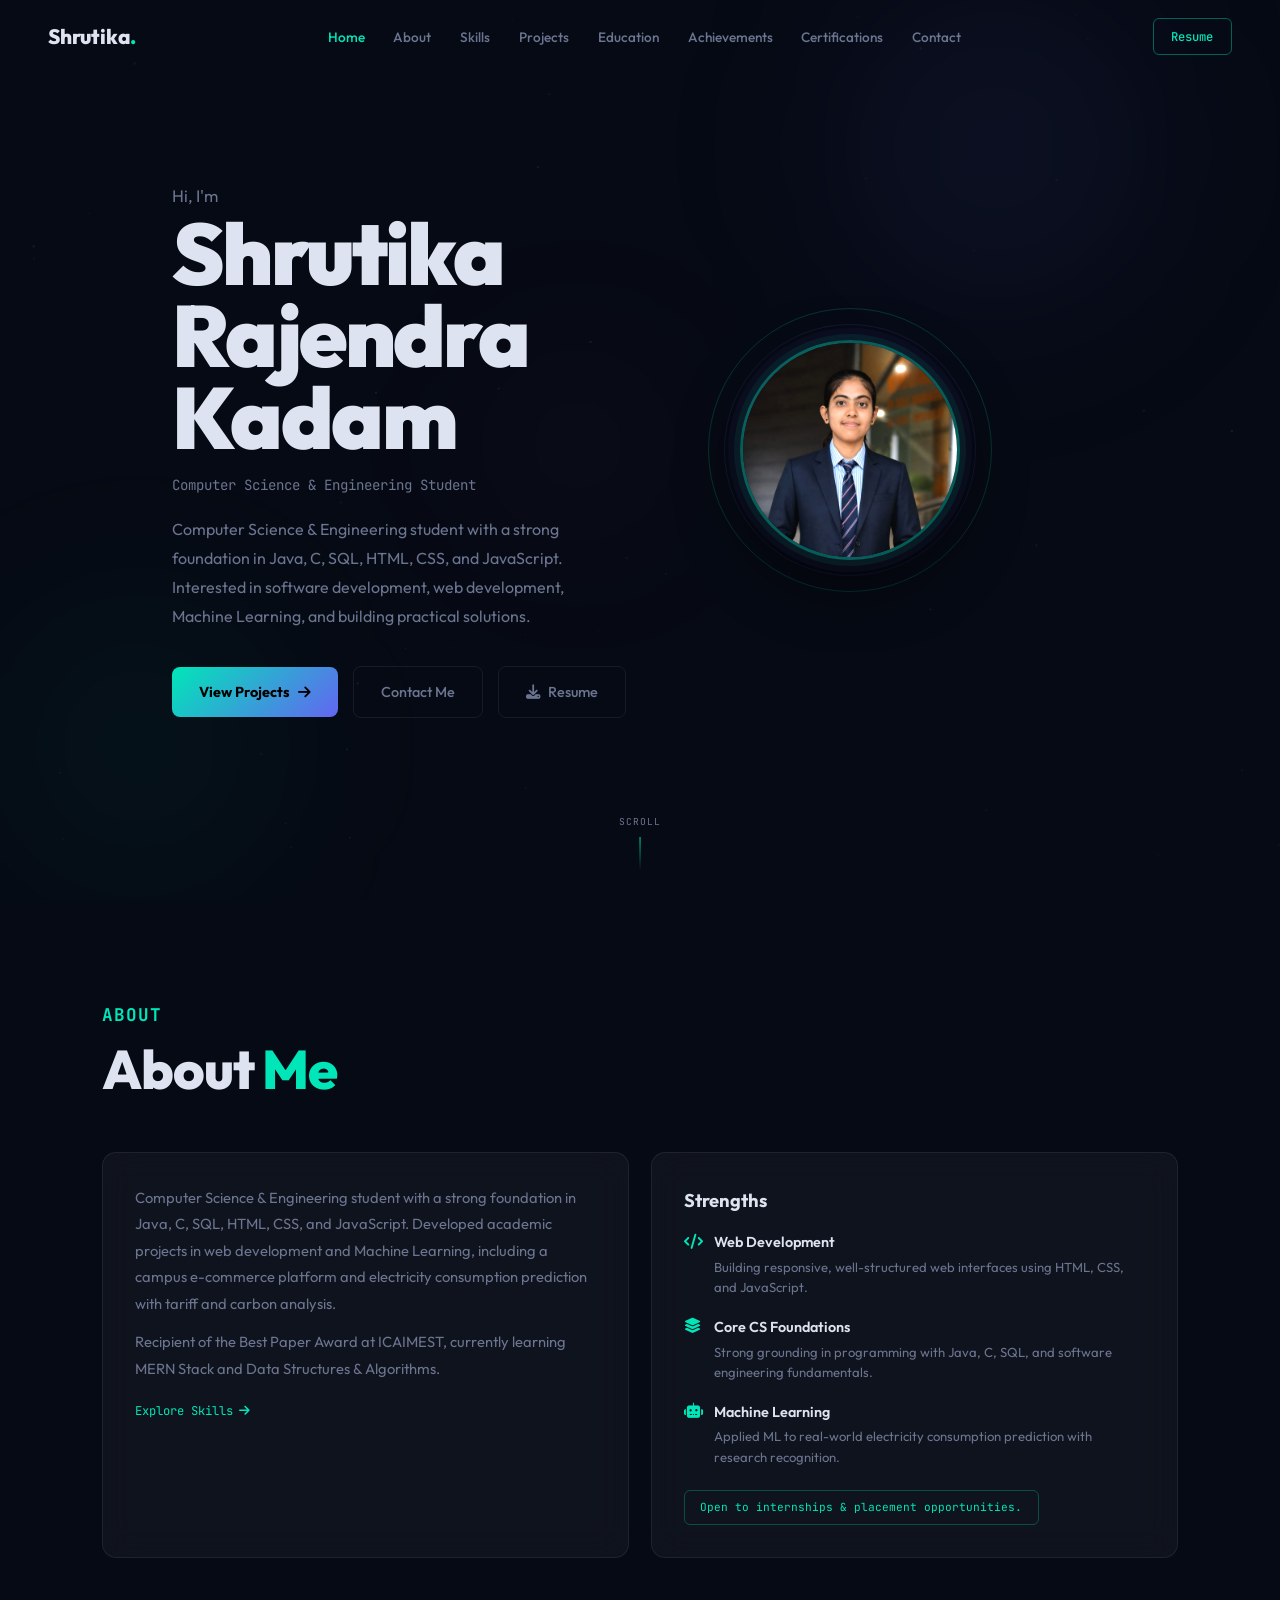
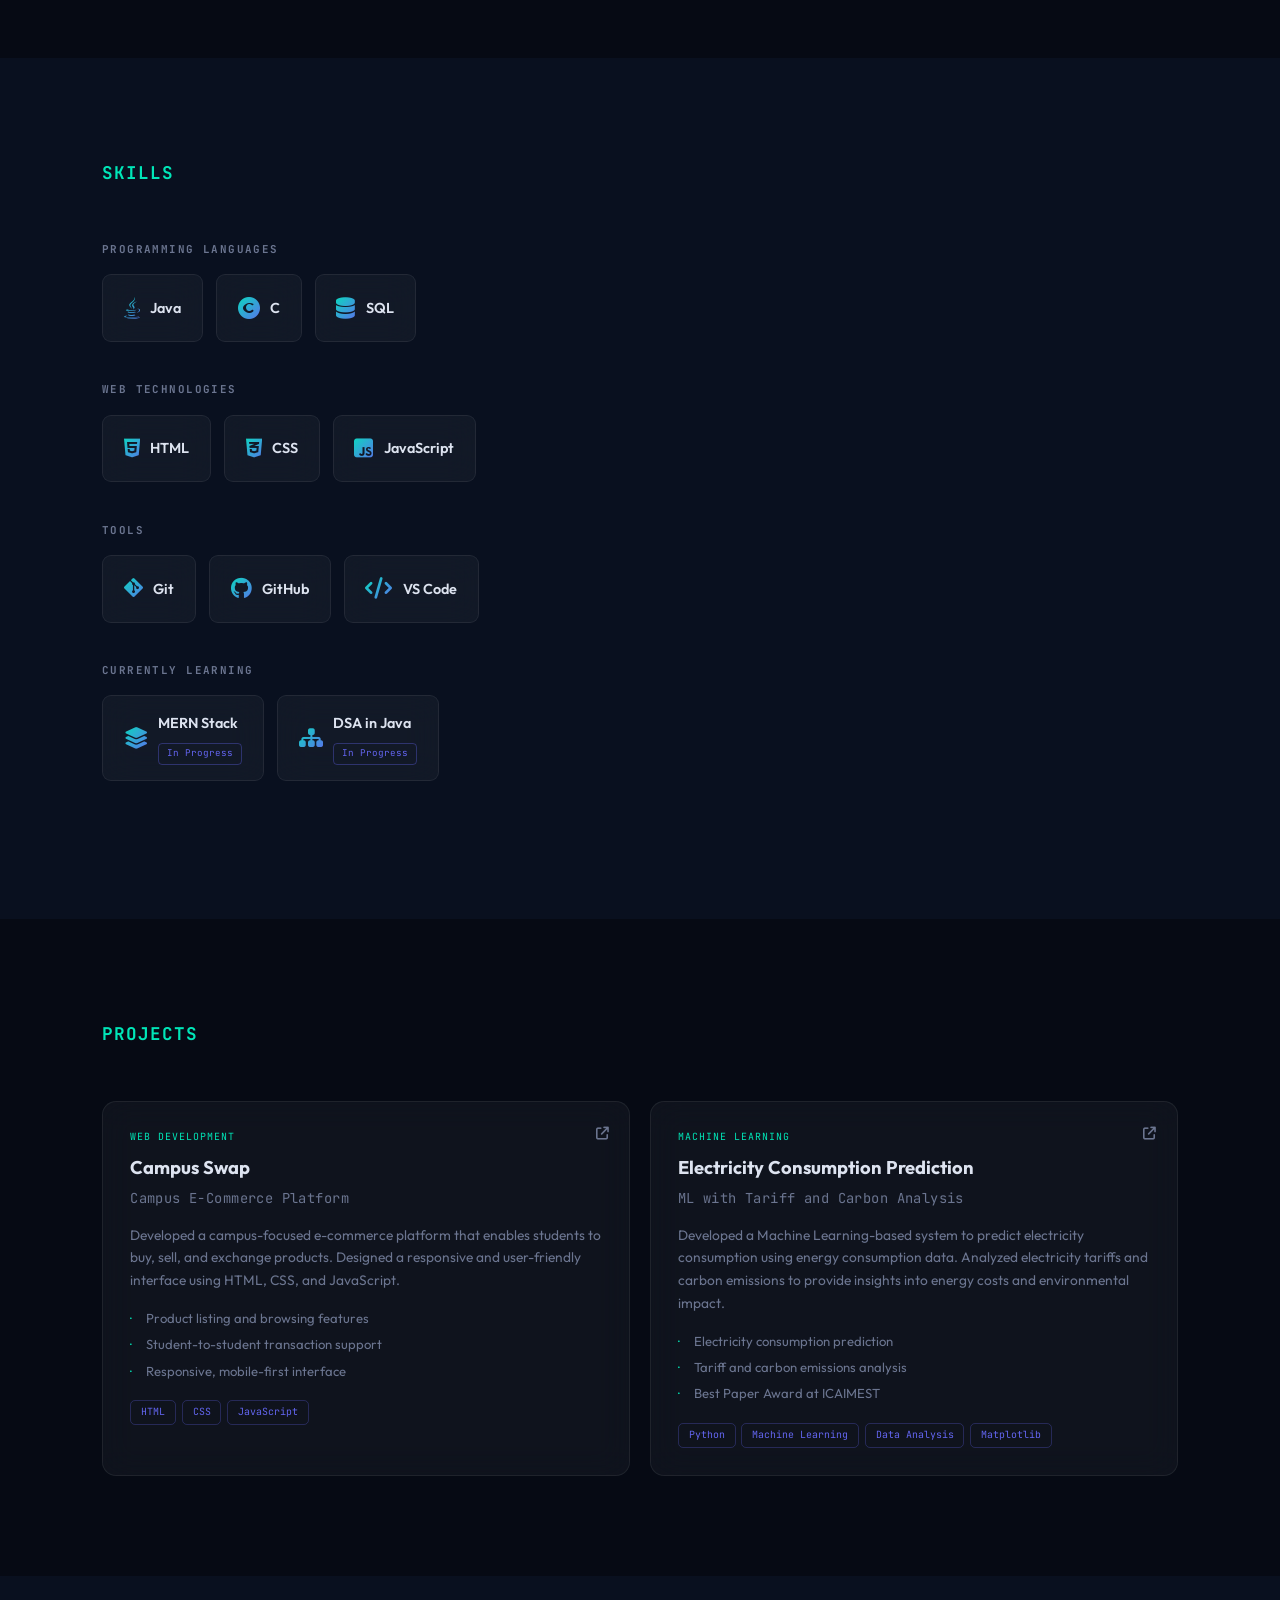
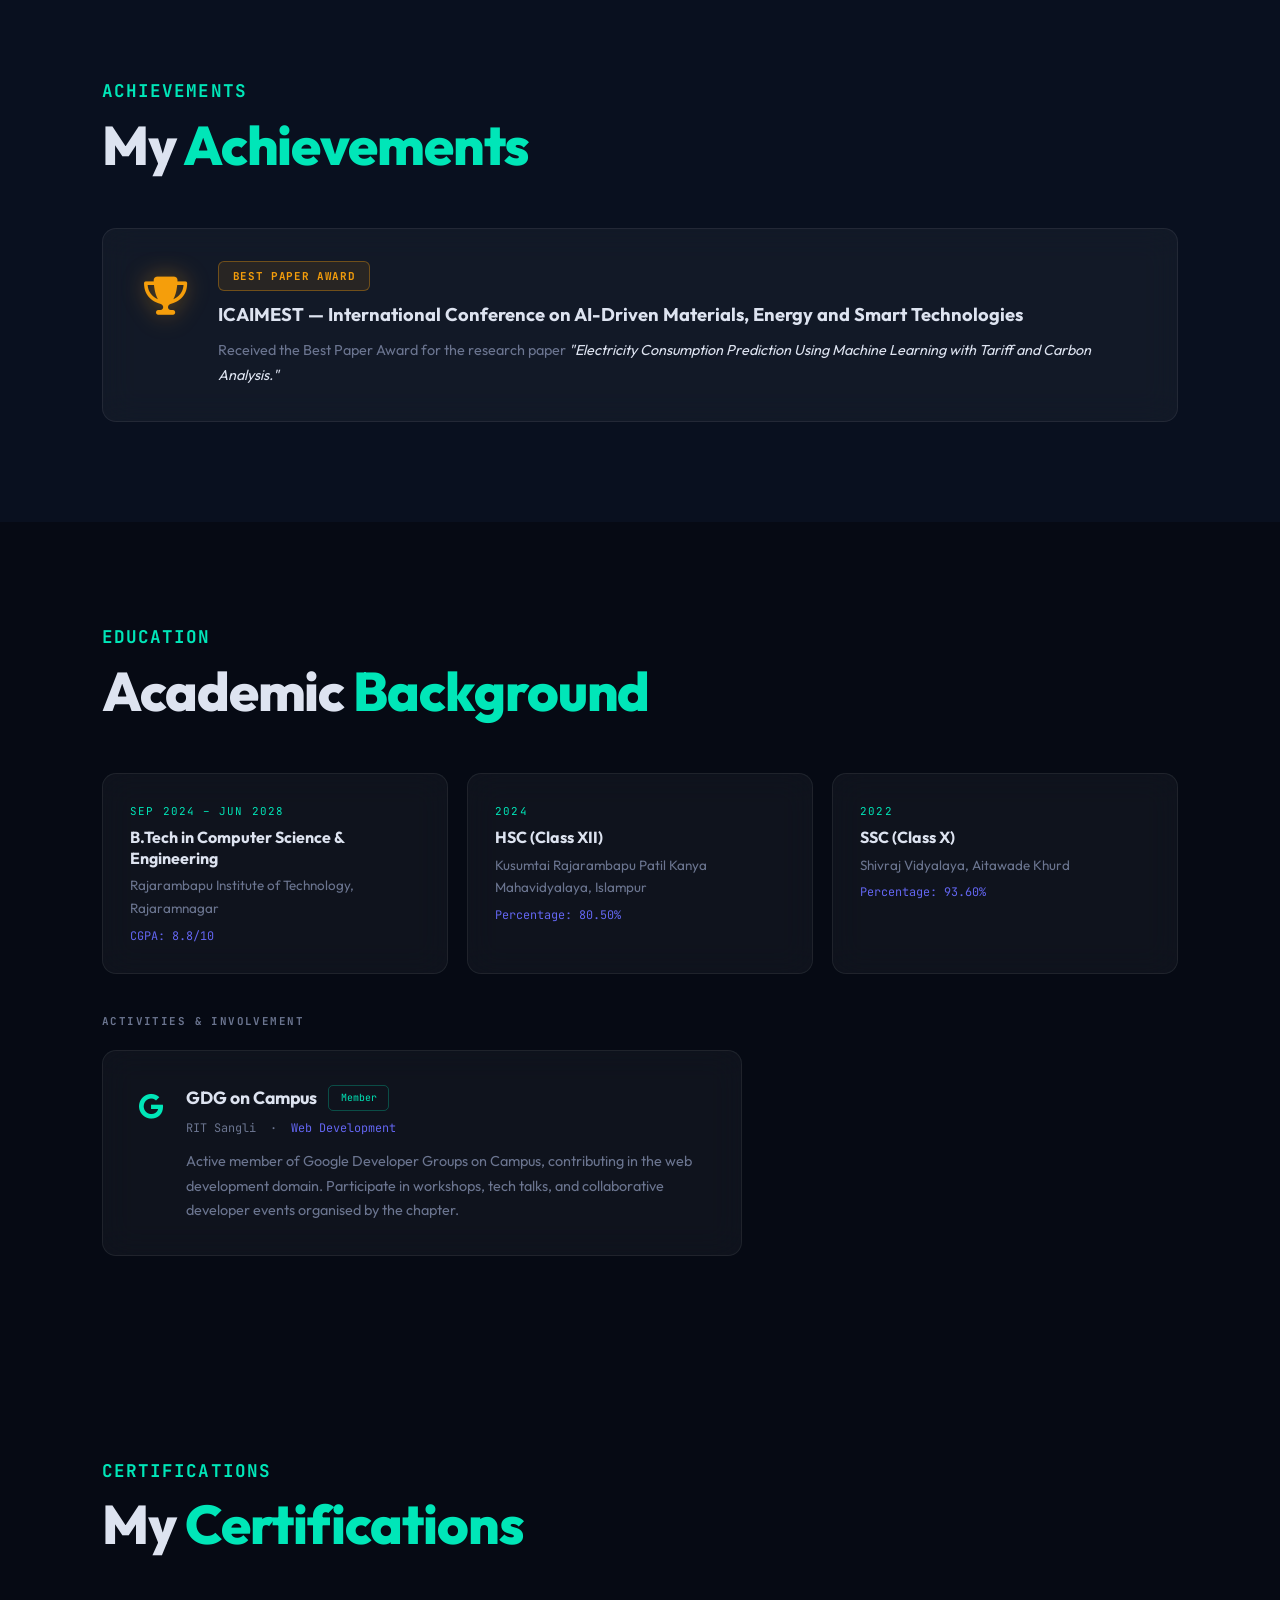
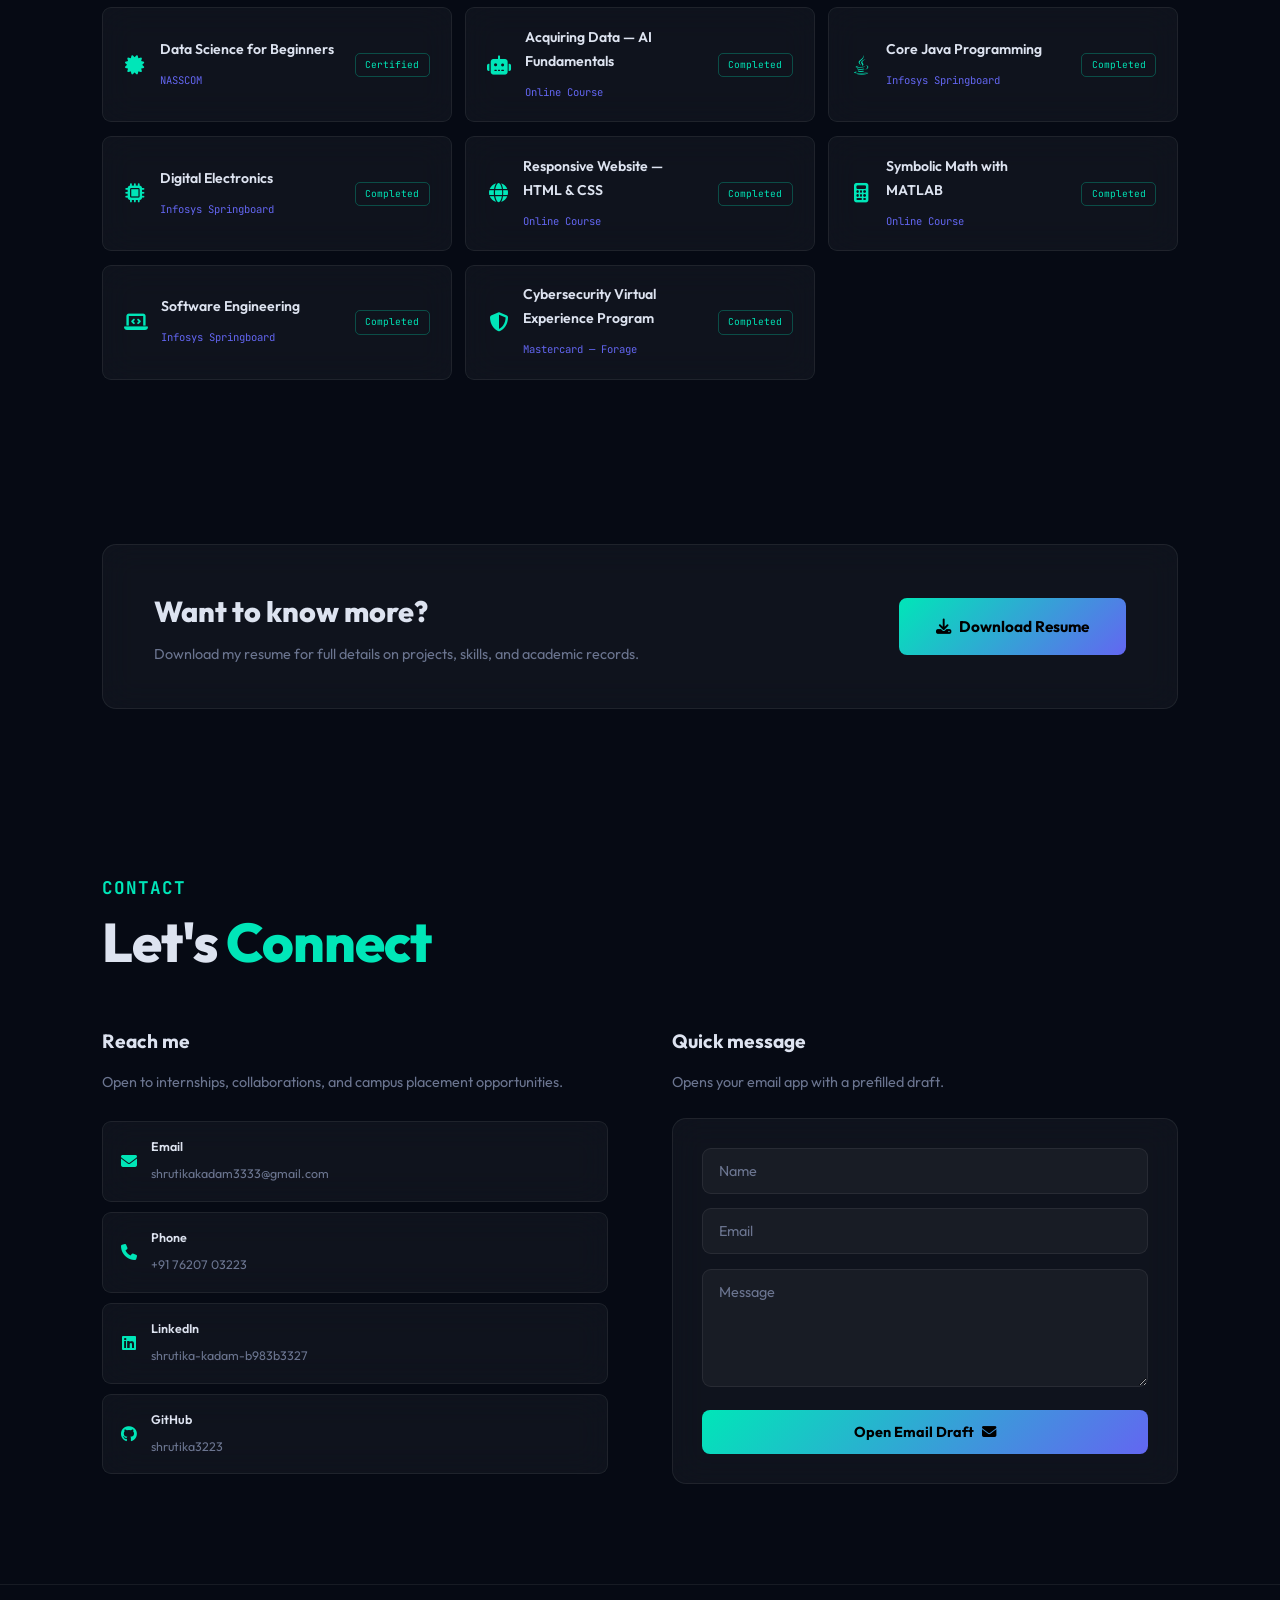
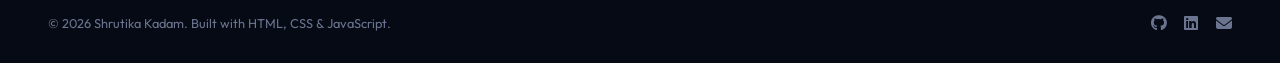
==== commit d7aa5b10: "Update index.html" ====
--- a/index.html
+++ b/index.html
@@ -30,7 +30,7 @@
       <li><a href="#certifications">Certifications</a></li>
       <li><a href="#contact">Contact</a></li>
     </ul>
-    <a href="assets/resume.pdf" download class="nav-cta">Resume</a>
+    <a href="assets/my_resume.pdf" download class="nav-cta">Resume</a>
     <button class="hamburger" id="hamburger" aria-label="Open menu"><i class="fas fa-bars"></i></button>
   </nav>
 
@@ -63,7 +63,7 @@
       <div class="hero-actions">
         <a href="#projects" class="btn-primary">View Projects <i class="fas fa-arrow-right"></i></a>
         <a href="#contact" class="btn-ghost">Contact Me</a>
-        <a href="assets/resume.pdf" download class="btn-ghost"><i class="fas fa-download"></i> Resume</a>
+        <a href="assets/my_resume.pdf" download class="btn-ghost"><i class="fas fa-download"></i> Resume</a>
       </div>
     </div>
 
@@ -323,7 +323,7 @@
           <h2>Want to know more?</h2>
           <p>Download my resume for full details on projects, skills, and academic records.</p>
         </div>
-        <a href="assets/resume.pdf" download class="btn-primary btn-lg"><i class="fas fa-download"></i> Download Resume</a>
+        <a href="assets/my_resume.pdf" download class="btn-primary btn-lg"><i class="fas fa-download"></i> Download Resume</a>
       </div>
     </div>
   </section>
--- a/css/style.css
+++ b/css/style.css
@@ -437,3 +437,78 @@
   .ring-outer { width: 188px; height: 188px; }
   .ring-inner { width: 166px; height: 166px; }
 }
+
+/* ===== SKILLS — CURRENTLY LEARNING ===== */
+.skill-learning { flex-direction: row; align-items: center; }
+.skill-learning h5 { margin-bottom: 2px; }
+.learning-badge {
+  font-family: var(--font-mono); font-size: 0.58rem;
+  color: var(--accent2); border: 1px solid rgba(99,102,241,0.35);
+  padding: 0.15rem 0.5rem; border-radius: 4px; display: inline-block;
+}
+
+/* ===== PROJECTS — 2-COLUMN GRID ===== */
+.projects-grid-2 { grid-template-columns: repeat(2, 1fr); }
+.proj-subtitle {
+  font-family: var(--font-mono); font-size: 0.7rem;
+  color: var(--accent2); margin-bottom: 0.7rem; letter-spacing: 0.03em;
+}
+
+/* ===== ACHIEVEMENTS SECTION ===== */
+.achievements { background: var(--bg2); }
+.achievements-grid { display: flex; flex-direction: column; gap: 1.2rem; }
+.achievement-card {
+  border-radius: var(--radius); padding: 2rem 2.4rem;
+  display: flex; align-items: flex-start; gap: 1.8rem;
+  transition: border-color 0.25s;
+}
+.achievement-card:hover { border-color: rgba(0,230,184,0.3); }
+.ach-icon-wrap {
+  font-size: 2.4rem; color: #f59e0b; min-width: 3rem;
+  text-align: center; padding-top: 0.2rem;
+  filter: drop-shadow(0 0 12px rgba(245,158,11,0.4));
+}
+.ach-badge {
+  font-family: var(--font-mono); font-size: 0.68rem; font-weight: 700;
+  color: #f59e0b; background: rgba(245,158,11,0.1);
+  border: 1px solid rgba(245,158,11,0.35); padding: 0.3rem 0.85rem;
+  border-radius: 6px; display: inline-block; margin-bottom: 0.75rem;
+  letter-spacing: 0.06em; text-transform: uppercase;
+}
+.ach-body h3 {
+  font-family: var(--font-display); font-size: 1.15rem;
+  font-weight: 700; margin-bottom: 0.65rem; line-height: 1.35;
+}
+.ach-body p { font-size: 0.9rem; color: var(--text-muted); line-height: 1.75; }
+.ach-body em { color: var(--text); font-style: italic; }
+
+/* ===== ACTIVITIES BLOCK (inside Education) ===== */
+.activities-block { margin-top: 2.4rem; }
+.act-card {
+  border-radius: var(--radius); padding: 2rem;
+  display: flex; gap: 1.2rem; max-width: 640px;
+  transition: border-color 0.25s;
+}
+.act-card:hover { border-color: rgba(0,230,184,0.18); }
+.act-icon { font-size: 1.6rem; color: var(--accent); min-width: 2rem; text-align: center; padding-top: 0.1rem; }
+.act-body { flex: 1; }
+.act-top { display: flex; align-items: center; gap: 0.7rem; margin-bottom: 0.3rem; flex-wrap: wrap; }
+.act-top h3 { font-family: var(--font-display); font-size: 1.1rem; font-weight: 700; }
+
+/* ===== MODAL NOTE ===== */
+.modal-note {
+  font-family: var(--font-mono); font-size: 0.7rem;
+  color: var(--text-muted); display: flex; align-items: center; gap: 0.45rem;
+  border: 1px dashed var(--border); padding: 0.5rem 0.9rem; border-radius: 6px;
+}
+.modal-note i { color: var(--accent2); }
+
+/* ===== RESPONSIVE UPDATES ===== */
+@media (max-width: 980px) {
+  .projects-grid-2 { grid-template-columns: 1fr; }
+  .achievement-card { flex-direction: column; gap: 1rem; }
+}
+@media (max-width: 640px) {
+  .projects-grid-2 { grid-template-columns: 1fr; }
+  .act-card { flex-direction: column; }
+}
